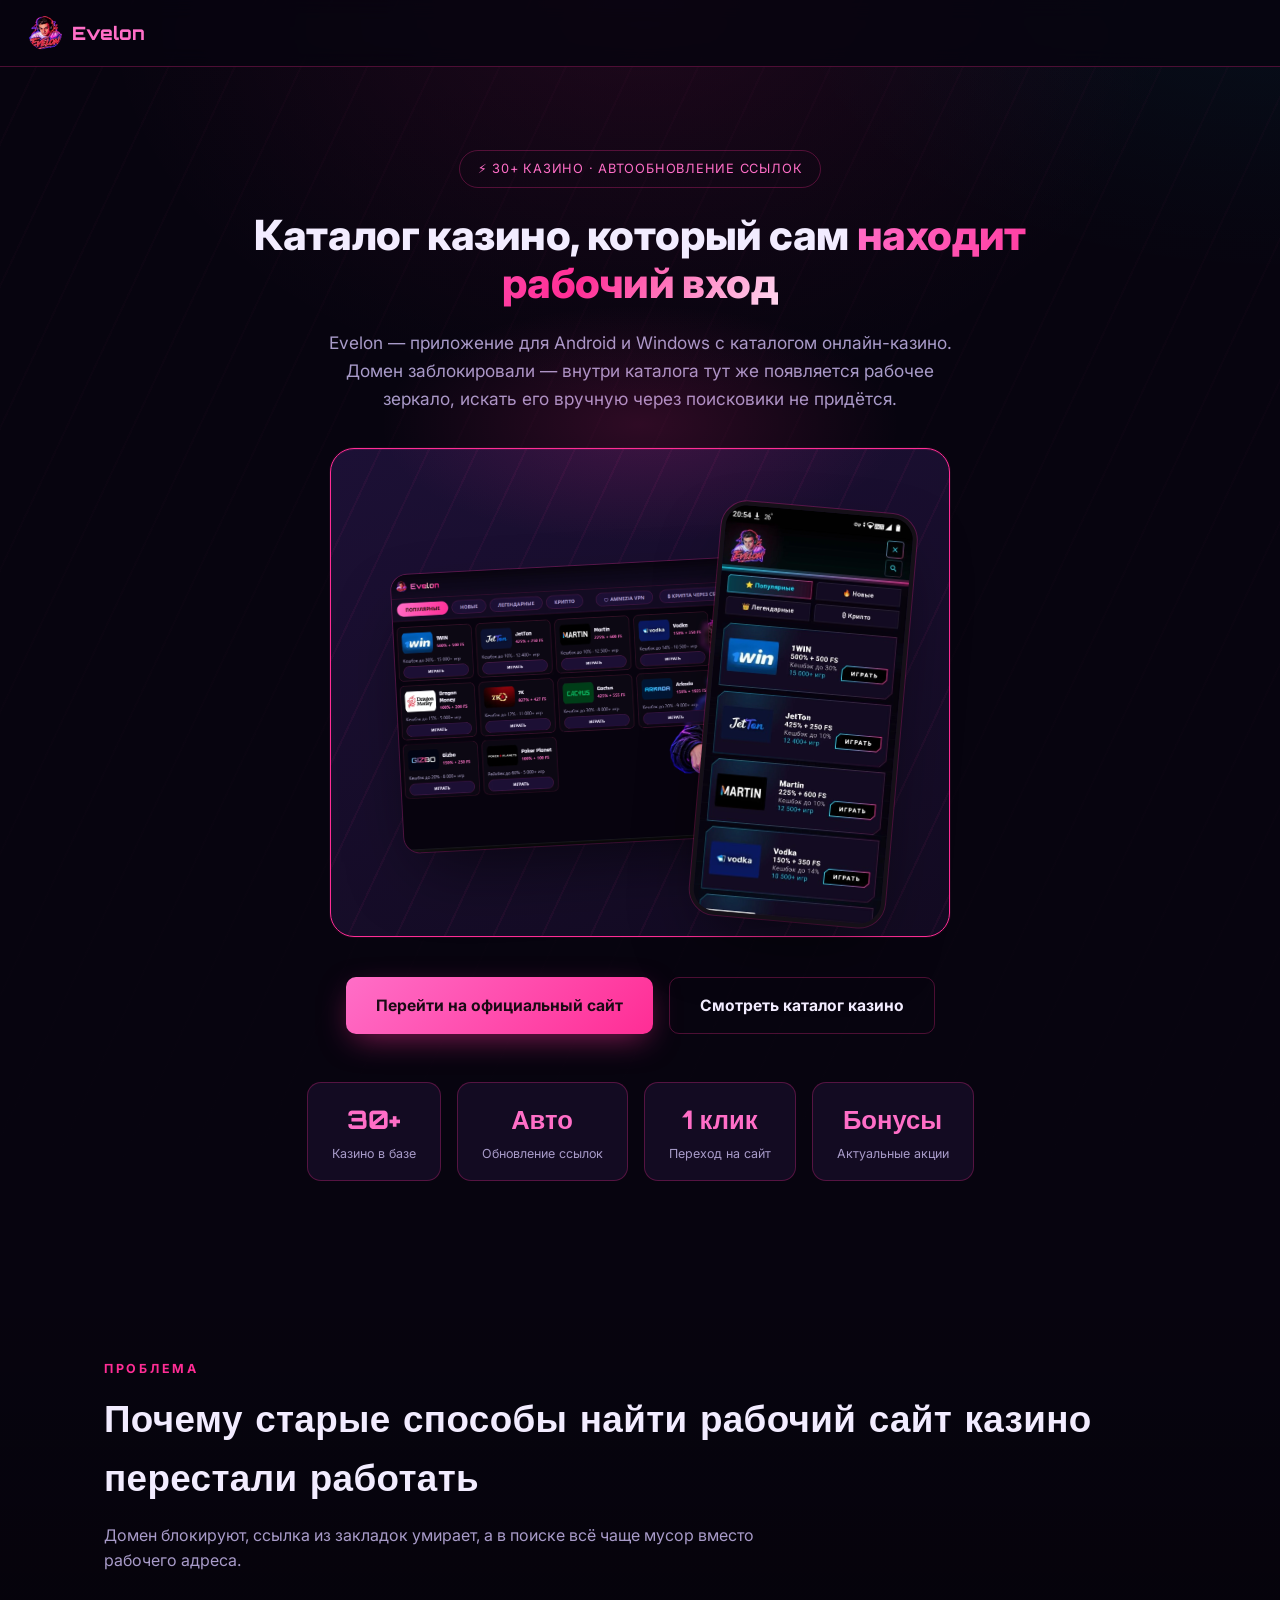
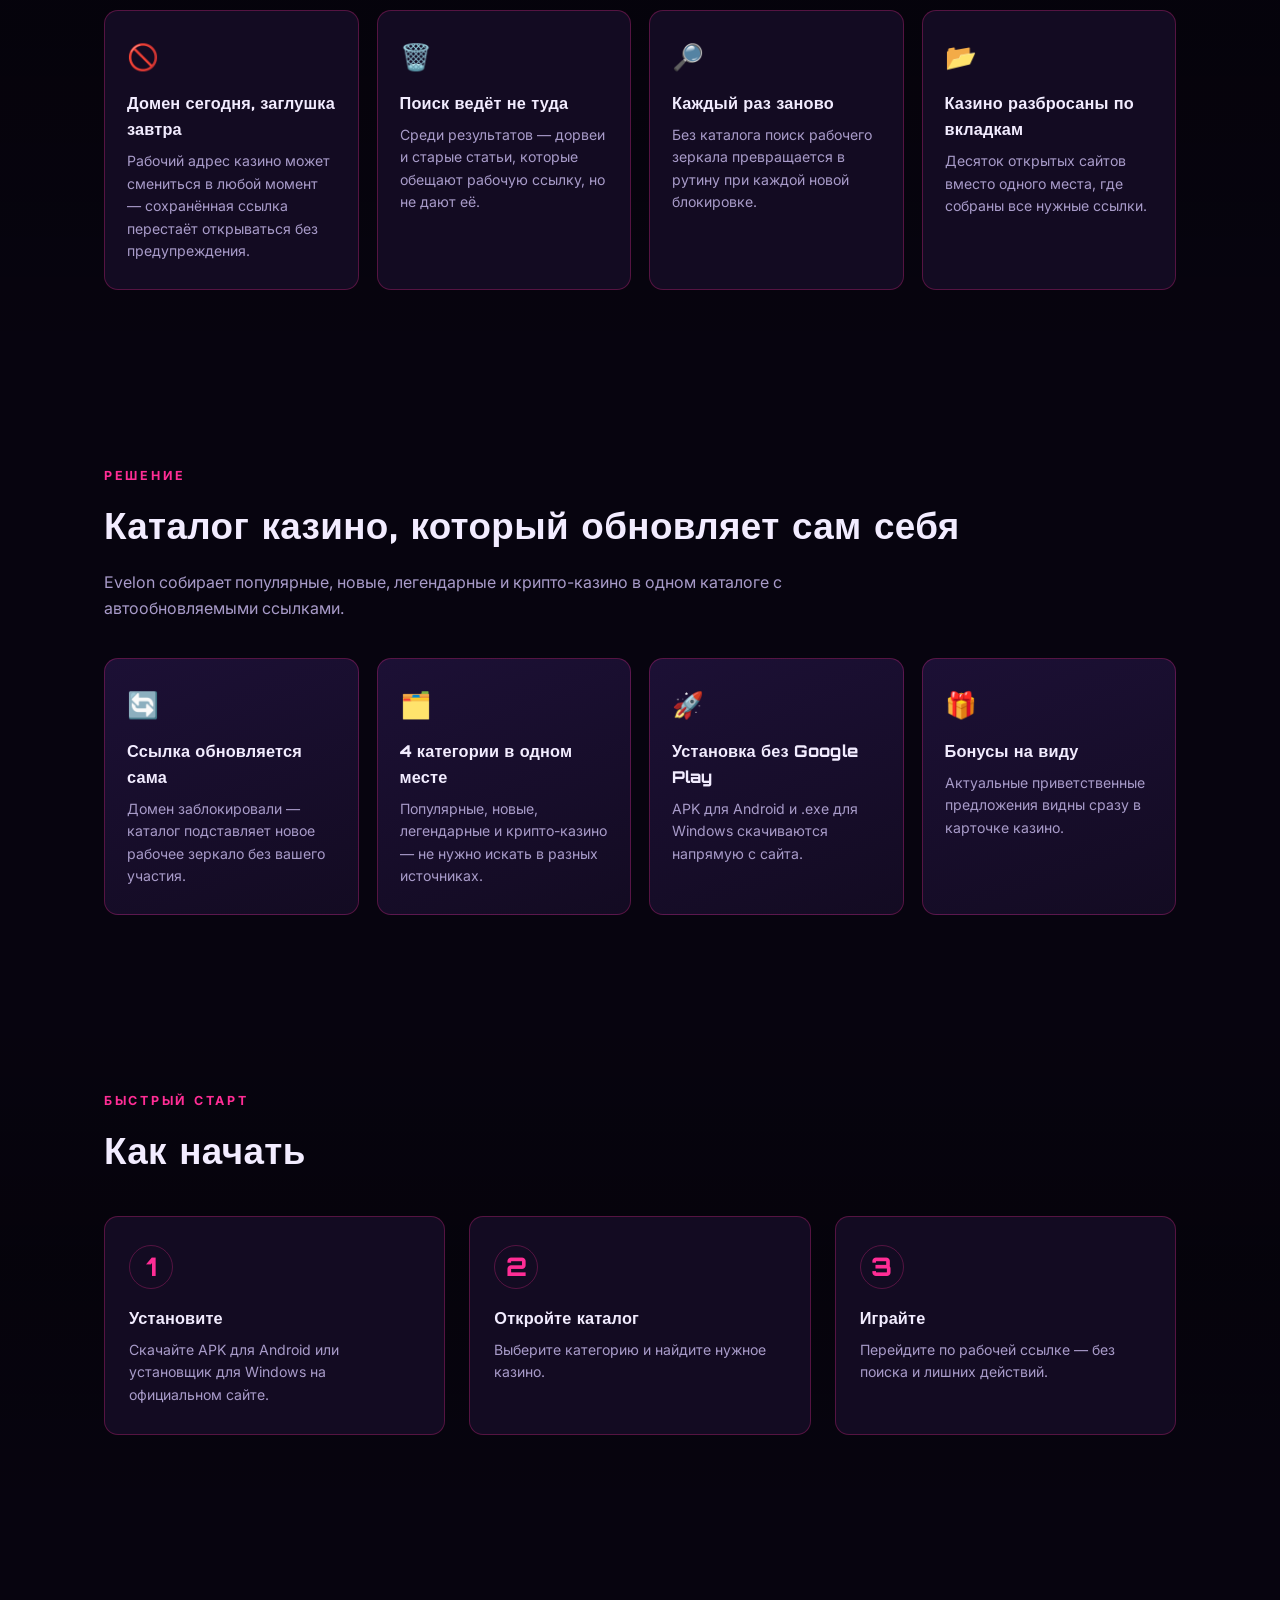
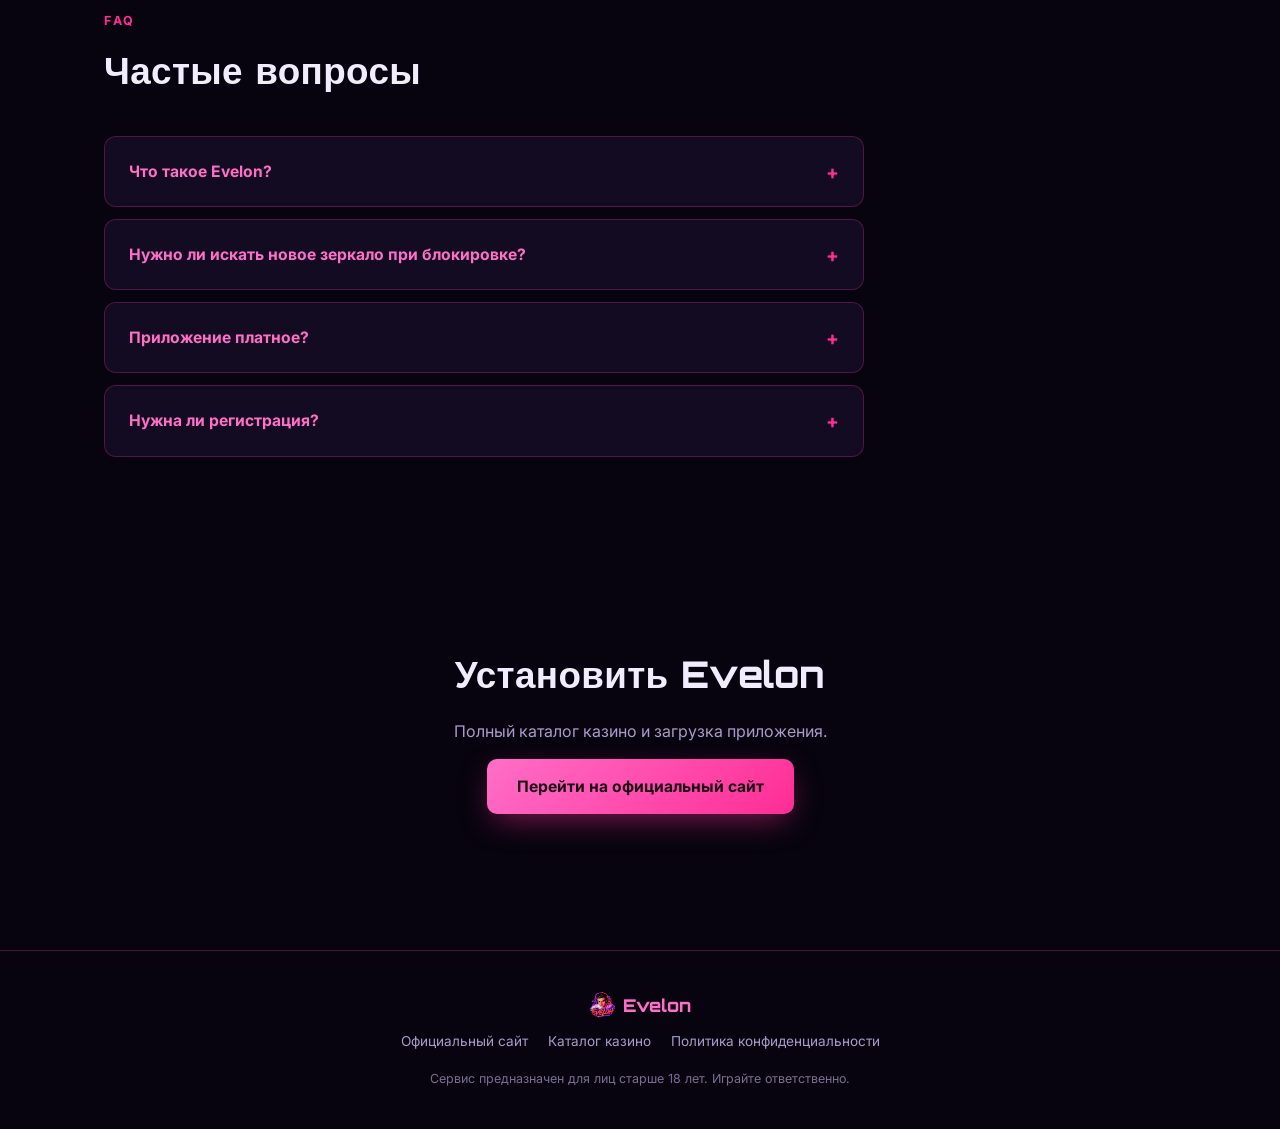
==== index.html @ 6546f2d4 "Remove redundant domain mention next to official-site button" ====
<!DOCTYPE html>
<html lang="ru">
<head>
<meta charset="UTF-8"/>
<meta name="viewport" content="width=device-width, initial-scale=1.0"/>
<title>Evelon — каталог онлайн-казино в приложении для Android и Windows</title>
<meta name="description" content="Evelon — приложение с каталогом онлайн-казино и автообновляемыми ссылками. Домен заблокировали — приложение само подставит рабочее зеркало."/>
<meta name="robots" content="index, follow"/>
<link rel="canonical" href="https://evelone.online/"/>
<link rel="icon" type="image/x-icon" href="favicon.ico"/>
<link rel="icon" type="image/png" sizes="32x32" href="favicon-32x32.png"/>
<link rel="apple-touch-icon" href="apple-touch-icon.png"/>
<meta name="theme-color" content="#07040f"/>
<meta property="og:title" content="Evelon — каталог онлайн-казино в приложении для Android и Windows"/>
<meta property="og:description" content="Приложение с каталогом онлайн-казино и автообновляемыми ссылками для Android и Windows."/>
<meta property="og:type" content="website"/>
<meta property="og:url" content="https://evelone-apps.github.io/"/>
<meta property="og:locale" content="ru_RU"/>
<meta property="og:image" content="https://evelone-apps.github.io/img/og-image.webp"/>
<meta name="twitter:card" content="summary_large_image"/>
<link rel="stylesheet" href="style.css"/>
<script type="application/ld+json">
{
  "@context": "https://schema.org",
  "@graph": [
    {
      "@type": "SoftwareApplication",
      "@id": "https://evelone.online/#app",
      "name": "Evelon",
      "description": "Приложение для Android и Windows с каталогом онлайн-казино и автообновляемыми ссылками.",
      "url": "https://evelone.online/",
      "applicationCategory": "UtilitiesApplication",
      "operatingSystem": "Android, Windows",
      "offers": {"@type": "Offer", "price": "0", "priceCurrency": "RUB"},
      "downloadUrl": "https://evelone.online/evelon-android.apk",
      "image": "https://evelone-apps.github.io/img/logo.webp"
    },
    {
      "@type": "WebSite",
      "@id": "https://evelone-apps.github.io/#website",
      "url": "https://evelone-apps.github.io/",
      "name": "Evelon — каталог онлайн-казино",
      "description": "Каталог онлайн-казино с автообновляемыми ссылками для Android и Windows.",
      "inLanguage": "ru-RU"
    },
    {
      "@type": "FAQPage",
      "mainEntity": [
        {"@type":"Question","name":"Что такое Evelon?","acceptedAnswer":{"@type":"Answer","text":"Приложение для Android и Windows с каталогом онлайн-казино и автообновляемыми ссылками."}},
        {"@type":"Question","name":"Нужно ли искать новое зеркало при блокировке?","acceptedAnswer":{"@type":"Answer","text":"Нет, рабочий адрес подставляется внутри каталога автоматически."}},
        {"@type":"Question","name":"Приложение платное?","acceptedAnswer":{"@type":"Answer","text":"Нет, скачивание и использование Evelon бесплатны."}},
        {"@type":"Question","name":"Нужна ли регистрация?","acceptedAnswer":{"@type":"Answer","text":"Нет, регистрация нужна только на стороне выбранного казино, если вы решите играть."}}
      ]
    }
  ]
}
</script>
</head>
<body>

<nav>
  <a href="https://evelone-apps.github.io/" class="logo"><img src="img/logo.webp" alt="Evelon" class="logo-icon">Evelon</a>
</nav>

<section class="hero">
  <div class="badge">⚡ 30+ казино · Автообновление ссылок</div>
  <h1>Каталог казино, который сам <span>находит рабочий вход</span></h1>
  <p>Evelon — приложение для Android и Windows с каталогом онлайн-казино. Домен заблокировали — внутри каталога тут же появляется рабочее зеркало, искать его вручную через поисковики не придётся.</p>

  <div class="showcase-backdrop">
    <div class="showcase-row">
      <div class="showcase-frame showcase-pc" data-zoom="img/screen2.webp">
        <img src="img/screen2.webp" alt="Evelon для Windows" loading="lazy">
      </div>
      <div class="showcase-frame showcase-mobile" data-zoom="img/screen1.webp">
        <img src="img/screen1.webp" alt="Evelon для Android" loading="lazy">
      </div>
    </div>
  </div>

  <div class="cta-group" style="margin-top:40px">
    <a class="btn-primary" href="https://evelone.online/">Перейти на официальный сайт</a>
    <a class="btn-secondary" href="catalog/">Смотреть каталог казино</a>
  </div>
  <div class="hero-stats">
    <div class="stat"><div class="stat-num">30+</div><div class="stat-label">Казино в базе</div></div>
    <div class="stat"><div class="stat-num">Авто</div><div class="stat-label">Обновление ссылок</div></div>
    <div class="stat"><div class="stat-num">1 клик</div><div class="stat-label">Переход на сайт</div></div>
    <div class="stat"><div class="stat-num">Бонусы</div><div class="stat-label">Актуальные акции</div></div>
  </div>
</section>

<section class="s-dark">
  <div class="container">
    <div class="section-label">Проблема</div>
    <h2>Почему старые способы найти рабочий сайт казино перестали работать</h2>
    <p class="subtitle">Домен блокируют, ссылка из закладок умирает, а в поиске всё чаще мусор вместо рабочего адреса.</p>
    <div class="prb-grid">
      <div class="prb-card"><div class="prb-icon">🚫</div><h3>Домен сегодня, заглушка завтра</h3><p>Рабочий адрес казино может смениться в любой момент — сохранённая ссылка перестаёт открываться без предупреждения.</p></div>
      <div class="prb-card"><div class="prb-icon">🗑️</div><h3>Поиск ведёт не туда</h3><p>Среди результатов — дорвеи и старые статьи, которые обещают рабочую ссылку, но не дают её.</p></div>
      <div class="prb-card"><div class="prb-icon">🔎</div><h3>Каждый раз заново</h3><p>Без каталога поиск рабочего зеркала превращается в рутину при каждой новой блокировке.</p></div>
      <div class="prb-card"><div class="prb-icon">📂</div><h3>Казино разбросаны по вкладкам</h3><p>Десяток открытых сайтов вместо одного места, где собраны все нужные ссылки.</p></div>
    </div>
  </div>
</section>

<section>
  <div class="container">
    <div class="section-label">Решение</div>
    <h2>Каталог казино, который обновляет сам себя</h2>
    <p class="subtitle">Evelon собирает популярные, новые, легендарные и крипто-казино в одном каталоге с автообновляемыми ссылками.</p>
    <div class="card-grid">
      <div class="card"><div class="card-icon">🔄</div><h3>Ссылка обновляется сама</h3><p>Домен заблокировали — каталог подставляет новое рабочее зеркало без вашего участия.</p></div>
      <div class="card"><div class="card-icon">🗂️</div><h3>4 категории в одном месте</h3><p>Популярные, новые, легендарные и крипто-казино — не нужно искать в разных источниках.</p></div>
      <div class="card"><div class="card-icon">🚀</div><h3>Установка без Google Play</h3><p>APK для Android и .exe для Windows скачиваются напрямую с сайта.</p></div>
      <div class="card"><div class="card-icon">🎁</div><h3>Бонусы на виду</h3><p>Актуальные приветственные предложения видны сразу в карточке казино.</p></div>
    </div>
  </div>
</section>

<section class="s-dark">
  <div class="container">
    <div class="section-label">Быстрый старт</div>
    <h2>Как начать</h2>
    <div class="steps-list">
      <div class="step-home"><div class="step-num">1</div><h3>Установите</h3><p>Скачайте APK для Android или установщик для Windows на официальном сайте.</p></div>
      <div class="step-home"><div class="step-num">2</div><h3>Откройте каталог</h3><p>Выберите категорию и найдите нужное казино.</p></div>
      <div class="step-home"><div class="step-num">3</div><h3>Играйте</h3><p>Перейдите по рабочей ссылке — без поиска и лишних действий.</p></div>
    </div>
  </div>
</section>

<section id="faq">
  <div class="container">
    <div class="section-label">FAQ</div>
    <h2>Частые вопросы</h2>
    <div class="faq-list">
      <div class="faq-item"><div class="faq-q">Что такое Evelon?</div><div class="faq-a">Приложение для Android и Windows с каталогом онлайн-казино и автообновляемыми ссылками.</div></div>
      <div class="faq-item"><div class="faq-q">Нужно ли искать новое зеркало при блокировке?</div><div class="faq-a">Нет, рабочий адрес подставляется внутри каталога автоматически.</div></div>
      <div class="faq-item"><div class="faq-q">Приложение платное?</div><div class="faq-a">Нет, скачивание и использование Evelon бесплатны.</div></div>
      <div class="faq-item"><div class="faq-q">Нужна ли регистрация?</div><div class="faq-a">Нет, регистрация нужна только на стороне выбранного казино, если вы решите играть.</div></div>
    </div>
  </div>
</section>

<section>
  <div class="container" style="text-align:center">
    <h2>Установить Evelon</h2>
    <p class="subtitle" style="margin-left:auto;margin-right:auto">Полный каталог казино и загрузка приложения.</p>
    <div class="cta-group">
      <a class="btn-primary" href="https://evelone.online/">Перейти на официальный сайт</a>
    </div>
  </div>
</section>

<footer>
  <div class="container">
    <div class="footer-logo"><img src="img/logo.webp" alt="Evelon" class="logo-icon">Evelon</div>
    <div class="footer-links">
      <a href="https://evelone.online/">Официальный сайт</a>
      <a href="https://evelone.online/catalog/">Каталог казино</a>
      <a href="https://evelone.online/privacy/">Политика конфиденциальности</a>
    </div>
    <p class="footer-note">Сервис предназначен для лиц старше 18 лет. Играйте ответственно.</p>
  </div>
</footer>

<div class="lightbox" id="lightbox" onclick="this.classList.remove('show')">
  <img id="lightbox-img" src="" alt="">
</div>

<script>
document.querySelectorAll('.faq-item').forEach(function(i){i.addEventListener('click',function(){var o=i.classList.contains('open');document.querySelectorAll('.faq-item').forEach(function(x){x.classList.remove('open');});if(!o)i.classList.add('open');});});
document.querySelectorAll('[data-zoom]').forEach(function(el){el.addEventListener('click',function(){document.getElementById('lightbox-img').src=el.getAttribute('data-zoom');document.getElementById('lightbox').classList.add('show');});});
</script>
</body>
</html>
---- style.css ----
@import url('https://fonts.googleapis.com/css2?family=Orbitron:wght@600;800;900&family=Rajdhani:wght@500;600;700&family=Inter:wght@400;500;600;700&display=swap');

:root{
  --bg:#07040f;
  --surface:#130b22;
  --surface-2:#1c1035;
  --edge:rgba(255,45,149,0.28);
  --gold:#ff2d95;
  --gold-bright:#ff6ec7;
  --blood:#7b2ff7;
  --ice:#00e5ff;
  --ink:#f2ecff;
  --ink-dim:#a89bc9;
}
*{box-sizing:border-box}
html,body{margin:0;padding:0}
body{
  background:
    radial-gradient(1200px 600px at 15% -10%, rgba(255,45,149,0.06), transparent 60%),
    radial-gradient(900px 500px at 100% 0%, rgba(0,229,255,0.05), transparent 55%),
    var(--bg);
  color:var(--ink);
  font-family:"Inter",system-ui,-apple-system,"Segoe UI",Roboto,Arial,sans-serif;
  line-height:1.6;
}
a{color:inherit;text-decoration:none}
img,svg{max-width:100%;display:block}
.wrap,.container{max-width:1120px;margin:0 auto;padding:0 24px}

h1,h2,h3,.rune-font{font-family:"Orbitron",sans-serif;font-weight:800;letter-spacing:.01em}

/* NAV */
nav{
  position:fixed;top:0;left:0;right:0;z-index:100;
  display:flex;align-items:center;justify-content:space-between;
  padding:16px 28px;
  background:rgba(7,4,15,.82);backdrop-filter:blur(10px);
  border-bottom:1px solid var(--edge);
}
.logo{display:flex;align-items:center;gap:10px;font-family:"Orbitron",sans-serif;font-weight:800;font-size:1.15rem;color:var(--gold-bright)}
.logo .rune-mark{
  width:34px;height:34px;border-radius:50%;
  display:flex;align-items:center;justify-content:center;
  background:radial-gradient(circle at 35% 30%,var(--gold-bright),var(--gold) 55%,#3d0a2e 100%);
  color:#1a0a14;font-size:1.1rem;font-weight:800;
  box-shadow:0 0 18px rgba(255,45,149,.35);
}
.nav-links{display:flex;gap:26px;align-items:center}
.nav-links a{font-size:.92rem;color:var(--ink-dim);transition:color .2s}
.nav-links a:hover{color:var(--gold-bright)}
.nav-toggle{display:none}

/* HERO */
.hero{
  position:relative;padding:150px 24px 90px;text-align:center;overflow:hidden;
  background:
    linear-gradient(180deg, transparent, var(--bg) 92%),
    repeating-linear-gradient(115deg, rgba(255,45,149,0.025) 0 2px, transparent 2px 60px);
}
.hero::before{
  content:"";position:absolute;inset:0;z-index:-1;
  background:radial-gradient(ellipse 60% 45% at 50% 0%, rgba(255,45,149,0.1), transparent 70%);
}
.badge{
  display:inline-flex;align-items:center;gap:8px;
  padding:8px 18px;border-radius:999px;border:1px solid var(--edge);
  font-size:.8rem;letter-spacing:.06em;text-transform:uppercase;color:var(--gold-bright);
  margin-bottom:24px;
}
.hero h1{font-family:"Inter",system-ui,sans-serif;font-weight:800;font-size:clamp(1.7rem,3.6vw,2.6rem);line-height:1.14;margin:0 auto 22px;color:var(--ink);letter-spacing:-.01em;max-width:880px}
.hero h1 span{
  background:linear-gradient(120deg,var(--gold-bright),var(--gold) 55%,#ffd9f0);
  -webkit-background-clip:text;background-clip:text;color:transparent;
}
.hero p{font-size:1.08rem;color:var(--ink-dim);max-width:640px;margin:0 auto 36px}
.cta-group{display:flex;gap:16px;justify-content:center;flex-wrap:wrap;margin-bottom:48px}
.btn-primary,.btn-secondary{
  display:inline-flex;align-items:center;gap:10px;
  padding:15px 30px;border-radius:10px;font-weight:700;font-size:.98rem;
  transition:transform .2s ease, box-shadow .2s ease;
}
.btn-primary{
  background:linear-gradient(135deg,var(--gold-bright),var(--gold));color:#1a0a14;
  box-shadow:0 10px 32px -8px rgba(255,45,149,.55);
}
.btn-primary:hover{transform:translateY(-2px)}
.btn-secondary{background:transparent;border:1px solid var(--edge);color:var(--ink)}
.btn-secondary:hover{border-color:var(--gold);color:var(--gold-bright)}

.hero-stats{display:flex;gap:16px;justify-content:center;flex-wrap:wrap;margin-top:12px}
.stat{
  text-align:center;background:var(--surface);border:1px solid var(--edge);
  border-radius:14px;padding:16px 24px;min-width:120px;
}
@media (max-width:560px){
  .hero-stats{display:grid;grid-template-columns:repeat(2,1fr);gap:12px}
  .stat{min-width:0;padding:14px 12px}
}
.stat-num{font-family:"Orbitron",sans-serif;font-size:1.6rem;font-weight:800;color:var(--gold-bright)}
.stat-label{font-size:.78rem;color:var(--ink-dim);margin-top:4px}

/* SECTIONS */
section{padding:88px 0}
.s-dark{background:linear-gradient(180deg,transparent,rgba(0,0,0,.25),transparent)}
.section-label{
  font-size:.78rem;letter-spacing:.22em;text-transform:uppercase;color:var(--gold);
  font-weight:700;margin-bottom:10px;
}
h2{font-size:clamp(1.6rem,3.4vw,2.3rem);margin:0 0 16px;color:var(--ink)}
.subtitle{color:var(--ink-dim);font-size:1rem;max-width:70ch;margin:0 0 14px}
.subtitle a{color:var(--gold-bright);text-decoration:underline;text-underline-offset:2px}
.subtitle a:hover{color:#ffd9f0}

/* PROBLEM GRID */
.prb-grid{display:grid;grid-template-columns:repeat(4,1fr);gap:18px;margin-top:36px}
.prb-card{
  background:var(--surface);border:1px solid var(--edge);border-radius:14px;padding:26px 22px;
}
.prb-icon{font-size:1.6rem;margin-bottom:12px}
.prb-card h3{font-size:1.02rem;margin:0 0 8px;color:var(--ink);font-family:"Orbitron",sans-serif}
.prb-card p{font-size:.88rem;color:var(--ink-dim);margin:0}

/* FEATURE CARDS */
.card-grid{display:grid;grid-template-columns:repeat(4,1fr);gap:18px;margin-top:36px}
.card{
  background:linear-gradient(160deg,var(--surface-2),var(--surface));
  border:1px solid var(--edge);border-radius:14px;padding:26px 22px;
  transition:border-color .2s, transform .2s;
}
.card:hover{border-color:var(--gold);transform:translateY(-3px)}
.card-icon{font-size:1.6rem;margin-bottom:12px}
.card h3{font-size:1.02rem;margin:0 0 8px;color:var(--ink);font-family:"Orbitron",sans-serif}
.card p{font-size:.88rem;color:var(--ink-dim);margin:0}

/* CATALOG */
.casinos-grid{
  display:grid;grid-template-columns:repeat(5,1fr);gap:14px;margin-top:36px;
}
.casino-card{
  background:var(--surface);border:1px solid var(--edge);border-radius:12px;
  padding:16px;display:flex;align-items:center;justify-content:center;height:104px;
  transition:border-color .2s, transform .2s;
}
.casino-card:hover{border-color:var(--gold);transform:translateY(-2px)}
.casino-logo-wrap{width:100%;height:100%;display:flex;align-items:center;justify-content:center}
.casino-logo{max-width:100%;max-height:100%;object-fit:contain;border-radius:8px}

/* STEPS */
.steps-list{display:grid;grid-template-columns:repeat(3,1fr);gap:24px;margin-top:36px}
.step-home{background:var(--surface);border:1px solid var(--edge);border-radius:14px;padding:28px 24px}
.step-num{
  font-family:"Orbitron",sans-serif;font-size:1.6rem;font-weight:800;color:var(--gold);
  display:inline-flex;align-items:center;justify-content:center;
  width:44px;height:44px;border-radius:50%;border:1px solid var(--edge);margin-bottom:16px;
}
.step-home h3{font-size:1.02rem;margin:0 0 8px;font-family:"Orbitron",sans-serif}
.step-home p{font-size:.88rem;color:var(--ink-dim);margin:0}

/* FAQ */
.faq-list{max-width:760px;margin:36px 0 0}
.faq-item{
  background:var(--surface);border:1px solid var(--edge);border-radius:12px;
  padding:4px 24px;margin-bottom:12px;cursor:pointer;transition:border-color .2s;
}
.faq-item:hover{border-color:var(--gold)}
.faq-q{padding:18px 0;font-weight:700;font-size:.98rem;color:var(--gold-bright);position:relative;padding-right:28px}
.faq-q::after{content:'+';position:absolute;right:0;top:16px;color:var(--gold);font-size:1.2rem}
.faq-item.open .faq-q::after{content:'−'}
.faq-a{font-size:.9rem;color:var(--ink-dim);margin-top:-6px;padding-bottom:0;display:none}
.faq-item.open .faq-a{display:block;padding-bottom:18px}

/* FOOTER */
footer{border-top:1px solid var(--edge);padding:40px 0;text-align:center}
.footer-logo{font-family:"Orbitron",sans-serif;font-weight:800;color:var(--gold-bright);margin-bottom:12px;font-size:1.1rem}
.footer-links{display:flex;gap:20px;justify-content:center;flex-wrap:wrap;margin-bottom:16px}
.footer-links a{font-size:.85rem;color:var(--ink-dim)}
.footer-links a:hover{color:var(--gold-bright)}
.footer-note{font-size:.78rem;color:var(--ink-dim);opacity:.7;max-width:60ch;margin:0 auto}

@media (max-width:900px){
  .prb-grid,.card-grid{grid-template-columns:repeat(2,1fr)}
  .casinos-grid{grid-template-columns:repeat(3,1fr)}
  .steps-list{grid-template-columns:1fr}
  .nav-links{display:none}
}
@media (max-width:560px){
  .casinos-grid{grid-template-columns:repeat(2,1fr)}
  .prb-grid,.card-grid{grid-template-columns:1fr}
  .hero{padding:78px 18px 60px}
  section{padding:52px 0}
  .prb-grid,.card-grid,.casinos-grid,.steps-list{margin-top:24px}
  .cta-group{margin-bottom:28px}
}

.hero > *{position:relative;z-index:2}
.hero-portrait{
  position:absolute;
  right:clamp(40px,8vw,160px);
  bottom:0;
  height:min(92%,640px);
  width:auto;
  z-index:1;
  opacity:.94;
  -webkit-mask-image:linear-gradient(to left, black 45%, transparent 92%),
                      linear-gradient(to top, transparent 0%, black 10%),
                      linear-gradient(to bottom, transparent 0%, black 6%);
  -webkit-mask-composite:source-in;
  mask-image:linear-gradient(to left, black 45%, transparent 92%),
              linear-gradient(to top, transparent 0%, black 10%),
              linear-gradient(to bottom, transparent 0%, black 6%);
  mask-composite:intersect;
  filter:saturate(1.05) contrast(1.05) brightness(1.05);
  pointer-events:none;
}
@media (max-width:900px){
  .hero{min-height:auto;padding-top:90px}
  .hero-portrait{
    position:static;
    display:block;
    height:auto;width:min(65vw,260px);
    margin:32px auto 0;
    opacity:1;
    -webkit-mask-image:linear-gradient(to bottom,black 88%,transparent 100%);
    mask-image:linear-gradient(to bottom,black 88%,transparent 100%);
    -webkit-mask-composite:source-in;mask-composite:intersect;
    filter:saturate(1.05) contrast(1.05) brightness(1.05);
  }
}

.logo-icon{width:34px;height:34px;border-radius:50%;object-fit:cover;flex-shrink:0}
.footer-logo{display:flex;align-items:center;justify-content:center;gap:8px}
.footer-logo .logo-icon{width:26px;height:26px}

.download-flex{
  display:flex;flex-direction:column;align-items:center;text-align:center;gap:4px;
  background:linear-gradient(135deg,var(--surface-2),var(--surface));
  border:1px solid var(--edge);border-radius:24px;
  padding:52px 56px;max-width:820px;margin:0 auto;
}
.download-text{text-align:center}
.download-text h2{margin-bottom:14px}
.download-text .subtitle{margin-left:auto;margin-right:auto}
.download-cta{justify-content:center;margin:8px 0 0;position:relative;z-index:2}
.download-portrait{display:flex;justify-content:center;margin:12px 0 -30px}
.download-portrait img{width:100%;max-width:300px;height:auto;display:block;filter:drop-shadow(0 24px 48px rgba(0,0,0,.55))}
@media (max-width:800px){
  .download-flex{padding:26px 22px}
  .download-portrait{max-width:220px;margin:8px auto}
}

.hero-badge{
  position:absolute;
  right:clamp(30px,7vw,140px);
  top:50%;transform:translateY(-50%);
  width:clamp(180px,18vw,300px);
  height:auto;z-index:1;
  border-radius:50%;
  filter:drop-shadow(0 12px 34px rgba(0,0,0,.5));
}
@media (max-width:900px){
  .hero-badge{
    position:static;transform:none;display:block;
    width:min(46vw,200px);margin:32px auto 28px;
    border-radius:50%;
  }
}

.catalogue-cta{text-align:center;margin-top:32px}

/* SHOWCASE */
.showcase-backdrop{
  position:relative;overflow:visible;
  background:
    repeating-linear-gradient(115deg, rgba(255,45,149,0.05) 0 2px, transparent 2px 44px),
    linear-gradient(160deg,var(--surface-2),var(--surface));
  border:1px solid var(--gold);border-radius:24px;
  box-shadow:0 0 0 1px rgba(255,45,149,0.08), inset 0 1px 0 rgba(255,45,149,0.12);
  padding:28px 26px 24px;margin:36px auto 0;max-width:620px;
}
.showcase-backdrop::before{
  content:"";position:absolute;inset:-40% -10% auto -10%;height:70%;
  background:radial-gradient(closest-side, rgba(255,45,149,0.16), transparent 70%);
  pointer-events:none;
}
.showcase-row{
  position:relative;
  display:flex;align-items:center;justify-content:center;gap:0;
  flex-wrap:nowrap;padding:10px 20px;
}
.showcase-frame{
  position:relative;
  border-radius:16px;box-shadow:0 30px 70px -20px rgba(0,0,0,.6), 0 0 0 1px var(--edge);
  overflow:hidden;background:var(--surface);
  transition:transform .3s ease;
  cursor:zoom-in;
  min-width:0;
}
.showcase-pc{
  flex:1 1 620px;max-width:680px;min-width:0;
  transform:rotate(-3deg) translate(20px,10px);
  z-index:1;
}
.showcase-pc:hover{transform:rotate(-2deg) translate(20px,0);z-index:3}
.showcase-pc img{display:block;width:100%;height:auto}
.showcase-mobile{
  flex:0 1 300px;max-width:300px;min-width:0;
  border-radius:26px;
  margin-left:-70px;
  transform:rotate(5deg) translateY(20px);
  border:4px solid #151018;
  z-index:2;
}
.showcase-mobile:hover{transform:rotate(3deg) translateY(10px);z-index:3}
.showcase-mobile img{display:block;width:100%;height:auto}
@media (max-width:900px){
  .showcase-mobile{margin-left:-40px;flex-basis:220px;max-width:220px}
}
@media (max-width:800px){
  .showcase-backdrop{padding:24px 8px 24px}
  .showcase-row{flex-wrap:nowrap;align-items:flex-end;padding:10px 0}
  .showcase-pc{transform:rotate(-4deg) translate(-8px,0);flex:1 1 0;min-width:0;margin-left:-10px}
  .showcase-mobile{transform:rotate(6deg);flex:0 0 150px;max-width:150px;margin-left:-30px;margin-right:-14px}
}
.lightbox{
  display:none;position:fixed;inset:0;z-index:1000;
  background:rgba(0,0,0,.85);align-items:center;justify-content:center;
  padding:24px;cursor:zoom-out;
}
.lightbox.show{display:flex}
.lightbox img{max-width:92vw;max-height:92vh;border-radius:12px;box-shadow:0 30px 80px rgba(0,0,0,.6)}

/* LEGAL PAGES */
.legal-page{padding:150px 0 60px}
@media (max-width:900px){.legal-page{padding-top:90px}}
@media (max-width:560px){.legal-page{padding:78px 0 40px}}
.back-link{
  display:inline-flex;align-items:center;gap:8px;
  color:var(--gold-bright);text-decoration:none;
  font-size:.82rem;letter-spacing:.02em;font-weight:600;margin-bottom:24px;
}
.back-link:hover{color:var(--gold)}
.page-title{
  font-size:clamp(1.7rem,3.6vw,2.4rem);margin:0 0 16px;
  background:linear-gradient(120deg,var(--gold-bright),var(--gold) 55%,#ffd9f0);
  -webkit-background-clip:text;background-clip:text;color:transparent;
}
.updated{color:var(--ink-dim);font-size:.82rem;opacity:.75;margin:0 0 8px}
.lede{color:var(--ink-dim);font-size:1.05rem;max-width:66ch;margin:0 0 16px}
.legal{max-width:760px;margin-top:16px}
.legal h2{font-size:1.25rem;color:var(--gold-bright);margin:36px 0 12px}
.legal h2:first-child{margin-top:0}
.legal p{color:var(--ink-dim);font-size:.95rem;line-height:1.75;margin:0 0 16px}
.legal ul{color:var(--ink-dim);font-size:.95rem;line-height:1.75;margin:0 0 16px;padding-left:22px}
.legal li{margin-bottom:8px}
.legal strong{color:var(--ink)}
.legal a.inline{color:var(--gold-bright);text-decoration:underline}
.legal code{background:var(--surface);border:1px solid var(--edge);border-radius:4px;padding:1px 6px;font-size:.88em}
.contact-card{
  background:var(--surface);border:1px solid var(--edge);border-radius:18px;
  padding:26px 28px;margin:0 0 28px;max-width:420px;
}
.contact-card .label{font-size:.72rem;text-transform:uppercase;letter-spacing:.08em;color:var(--gold);margin:0 0 6px}
.contact-card .value{font-size:1.1rem;font-weight:700;margin:0}
.contact-card a{color:var(--gold-bright);text-decoration:none}
.contact-card a:hover{text-decoration:underline}
.warn-box{
  display:flex;gap:14px;align-items:flex-start;
  margin:0 0 32px;padding:20px 22px;border-radius:16px;
  background:var(--surface);border:1px solid var(--gold);
}
.warn-box .badge18{flex:0 0 auto;width:34px;height:34px;font-size:.8rem;border-color:var(--gold);color:var(--gold)}
.warn-box p{margin:0;color:var(--ink-dim);font-size:.88rem;line-height:1.6}
.badge18{
  display:inline-flex;align-items:center;justify-content:center;
  width:28px;height:28px;border-radius:50%;border:1px solid var(--edge);
  font-size:.68rem;font-weight:800;color:var(--gold);margin-right:8px;
}
.check-grid{display:grid;grid-template-columns:repeat(2,minmax(0,1fr));gap:16px;margin:0 0 28px}
.check-item{background:var(--surface);border:1px solid var(--edge);border-radius:16px;padding:20px 22px}
.check-item .mark{color:var(--gold);font-weight:800;margin-right:8px}
.check-item p{margin:0;color:var(--ink-dim);font-size:.88rem;line-height:1.6}
@media (max-width:560px){.check-grid{grid-template-columns:1fr}}

.hero.hero-catalog{min-height:auto;padding:150px 24px 60px}
@media (max-width:900px){.hero.hero-catalog{padding-top:90px}}
@media (max-width:560px){.hero.hero-catalog{padding:78px 18px 60px}}

.casino-logo-wrap{overflow:hidden}
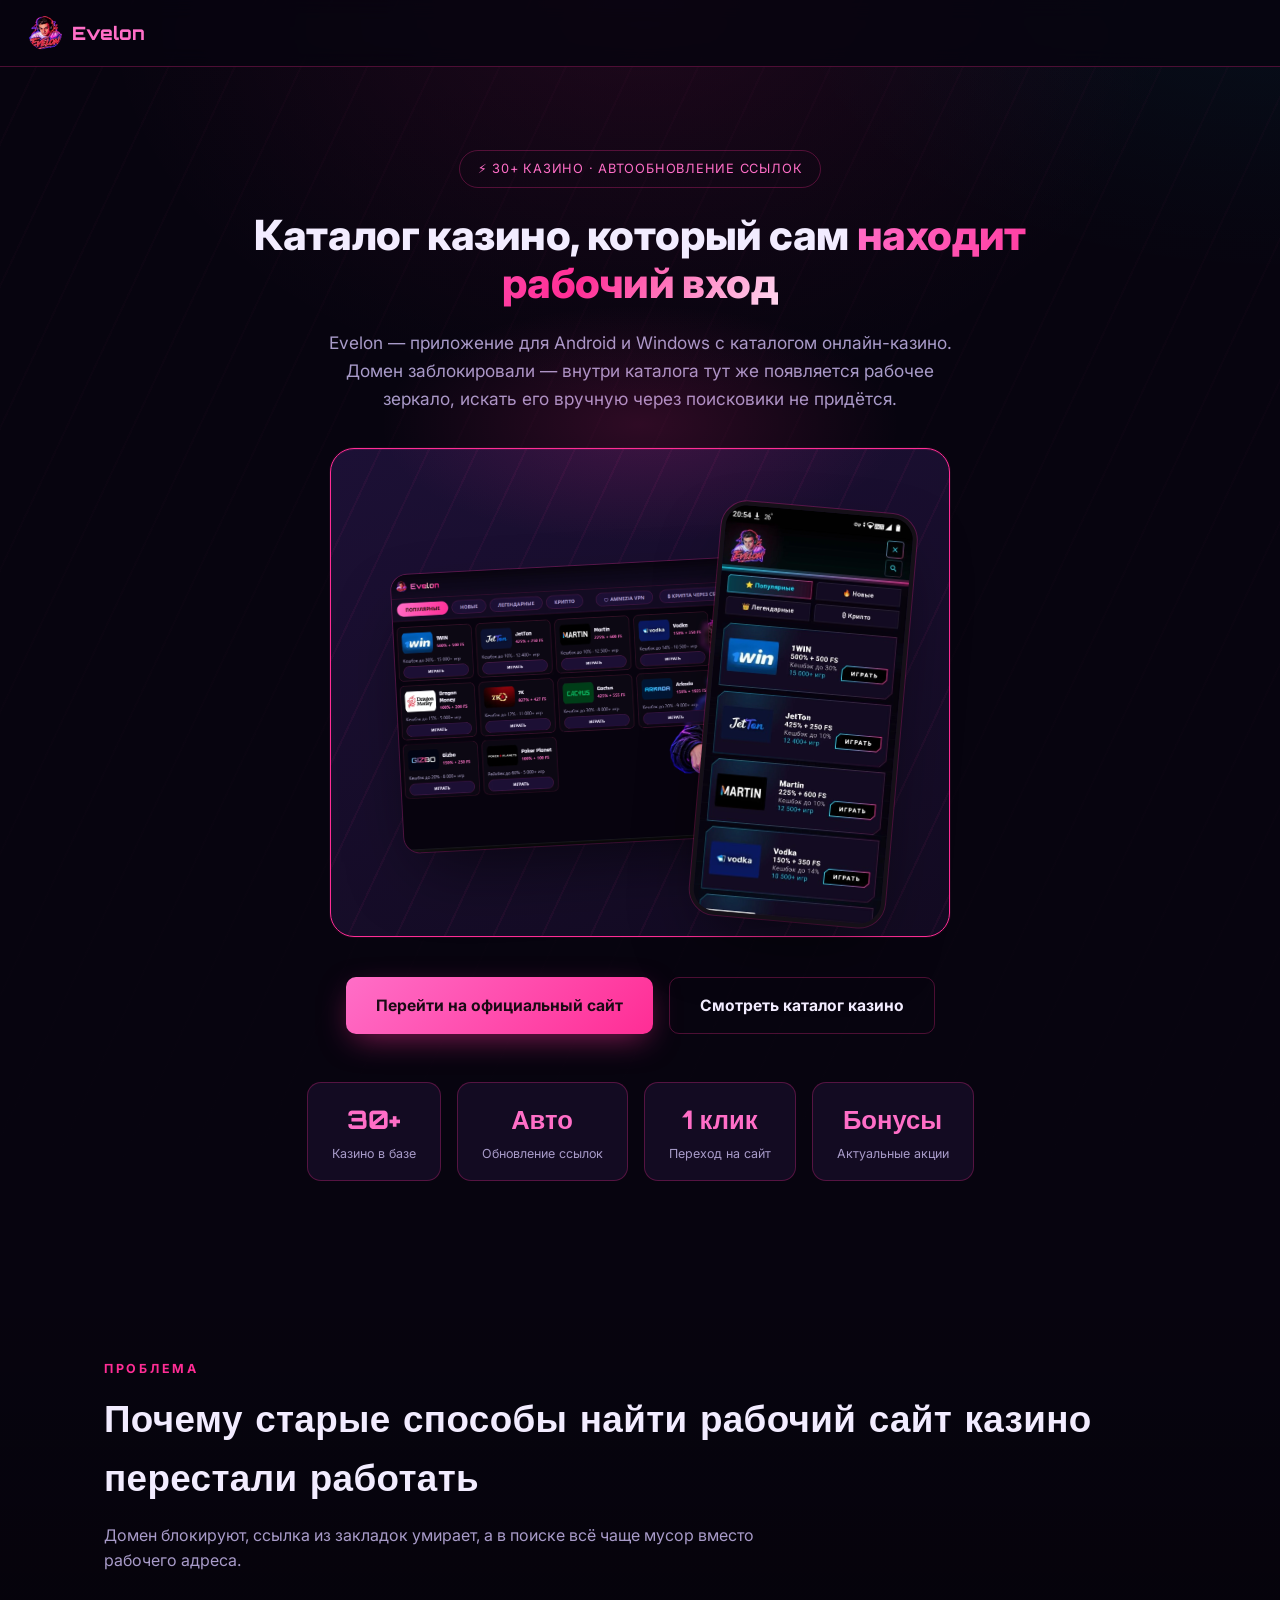
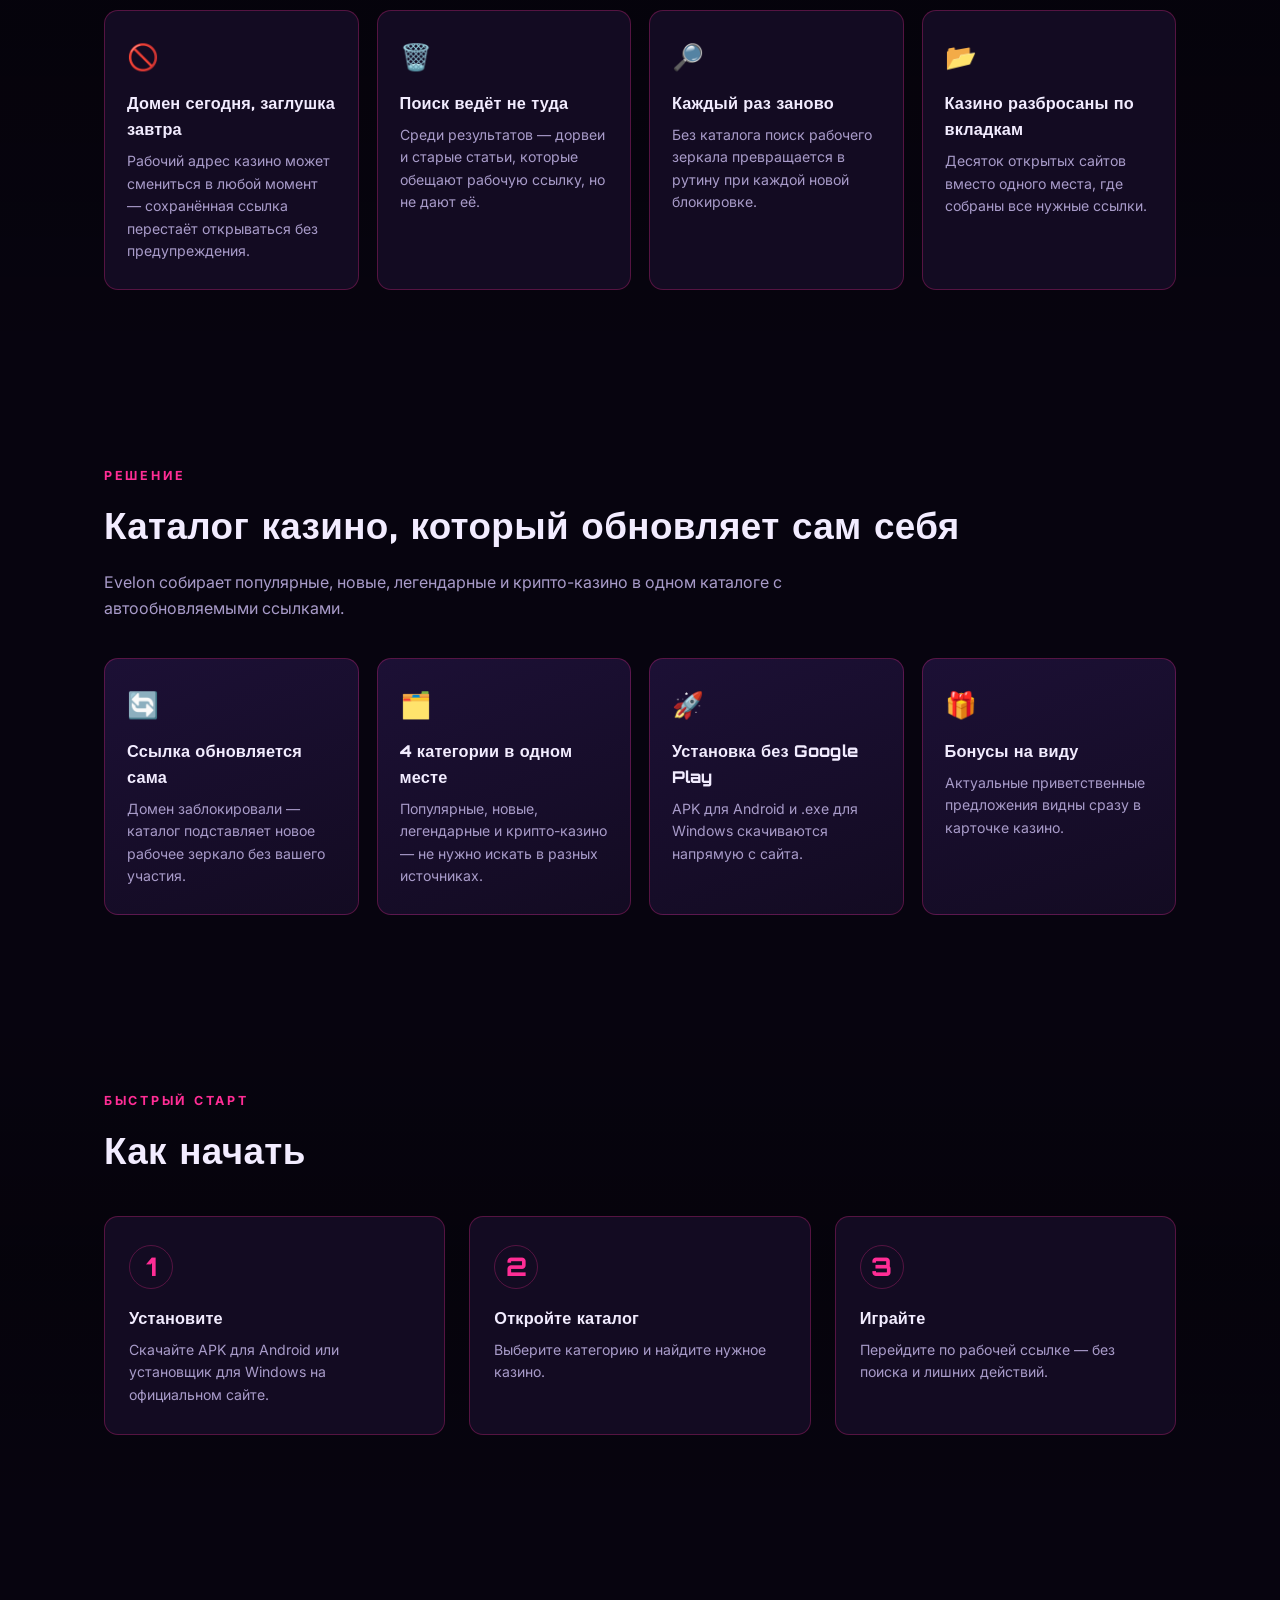
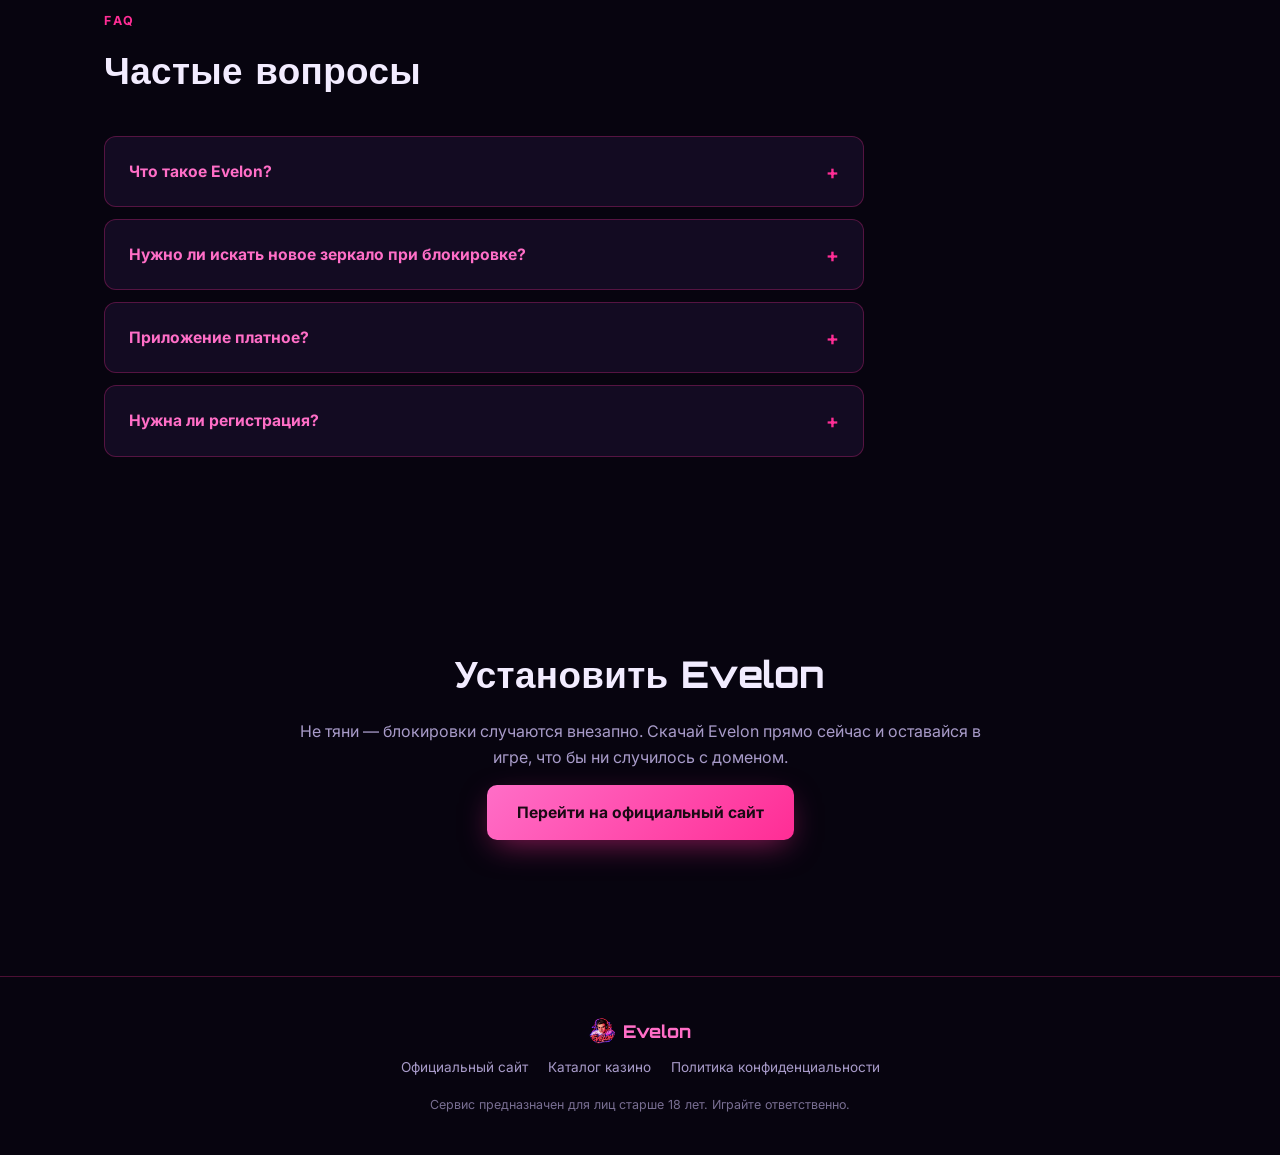
==== commit 79390a73: "Punchier CTA copy in install section" ====
--- a/index.html
+++ b/index.html
@@ -146,7 +146,7 @@
 <section>
   <div class="container" style="text-align:center">
     <h2>Установить Evelon</h2>
-    <p class="subtitle" style="margin-left:auto;margin-right:auto">Полный каталог казино и загрузка приложения.</p>
+    <p class="subtitle" style="margin-left:auto;margin-right:auto">Не тяни — блокировки случаются внезапно. Скачай Evelon прямо сейчас и оставайся в игре, что бы ни случилось с доменом.</p>
     <div class="cta-group">
       <a class="btn-primary" href="https://evelone.online/">Перейти на официальный сайт</a>
     </div>
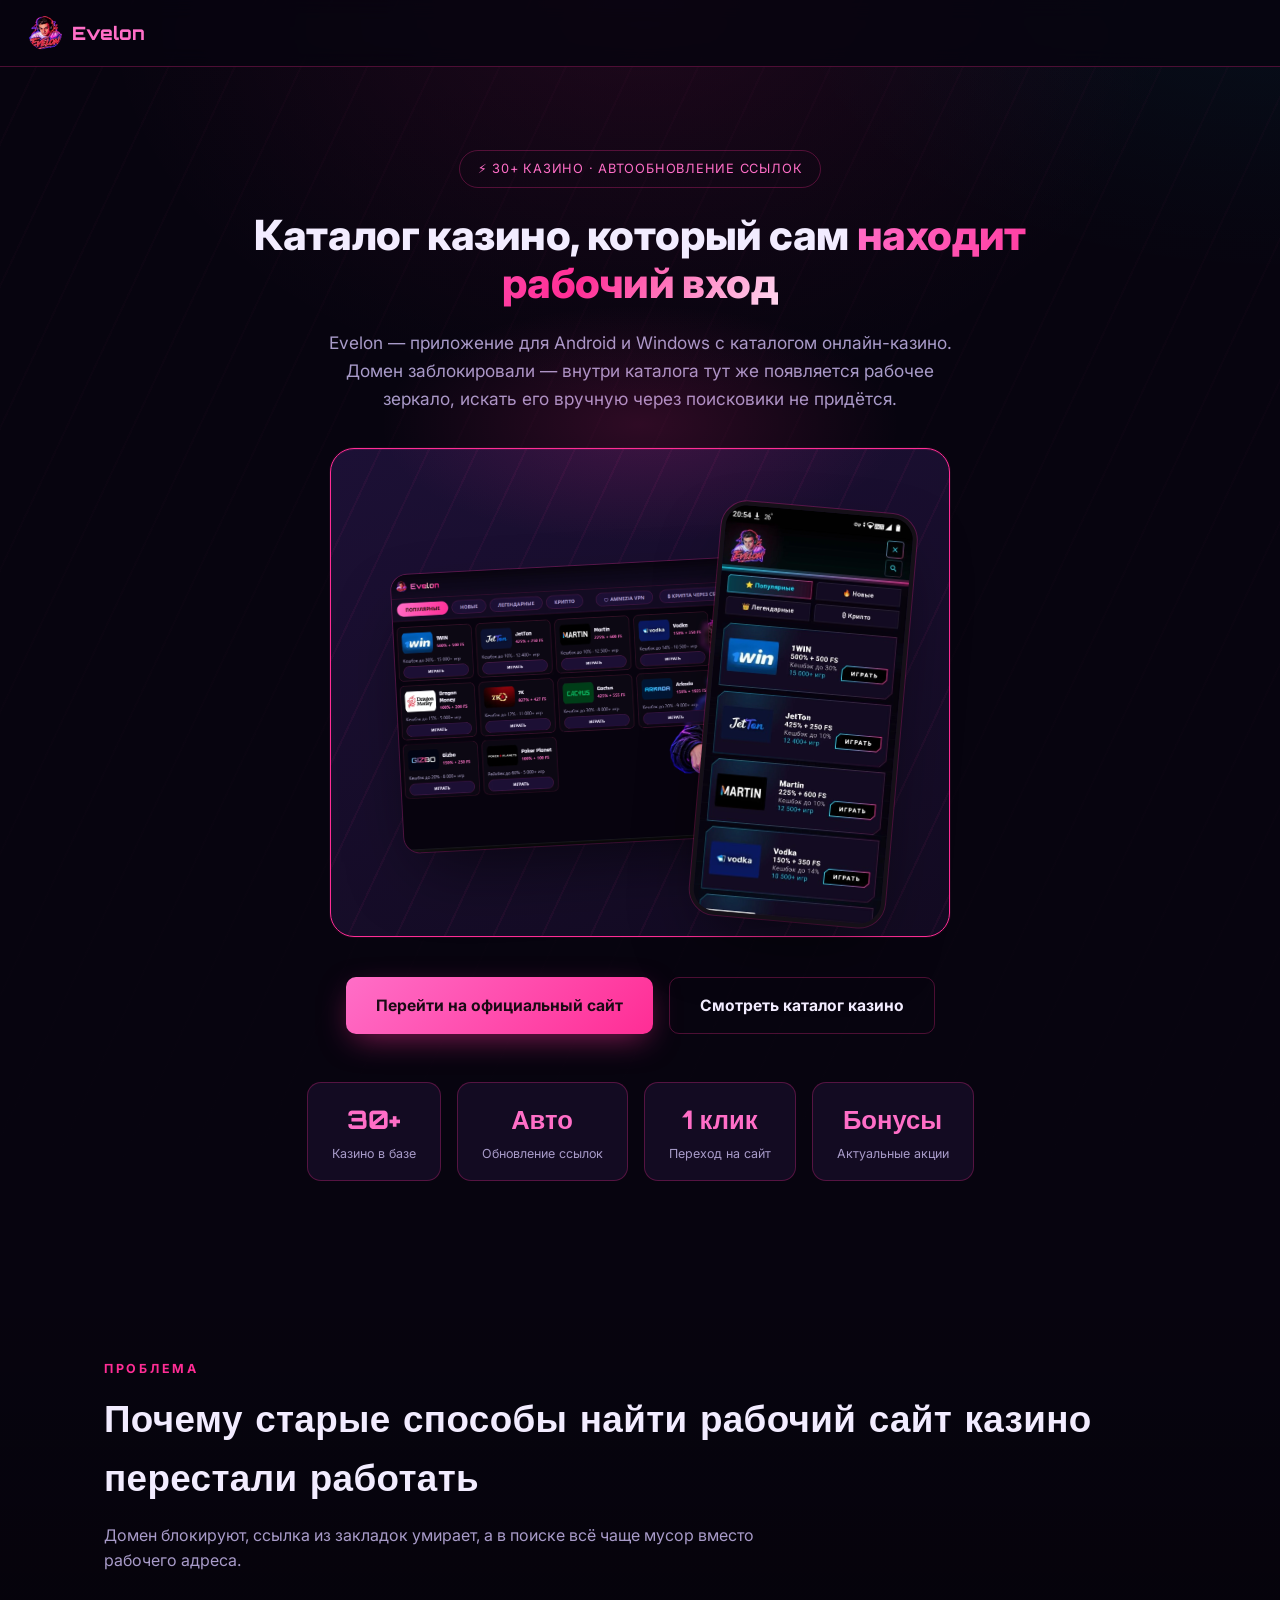
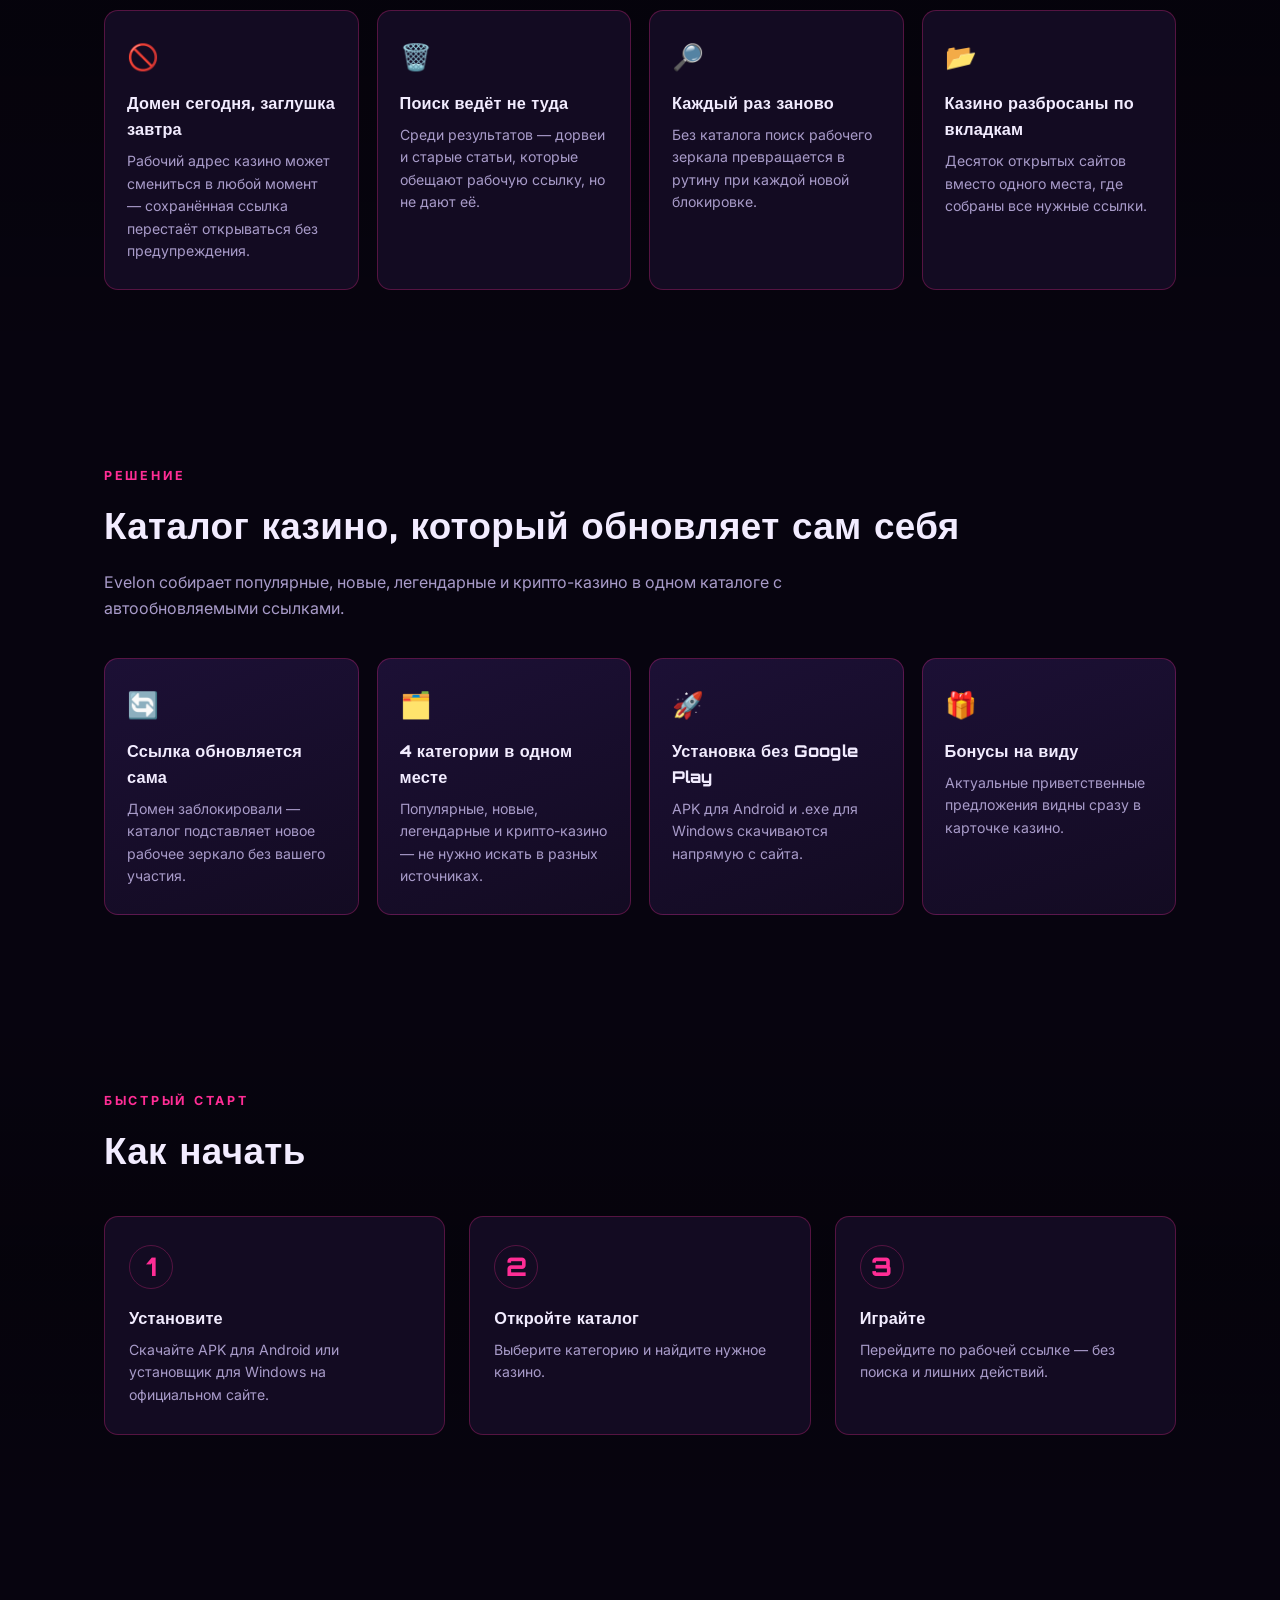
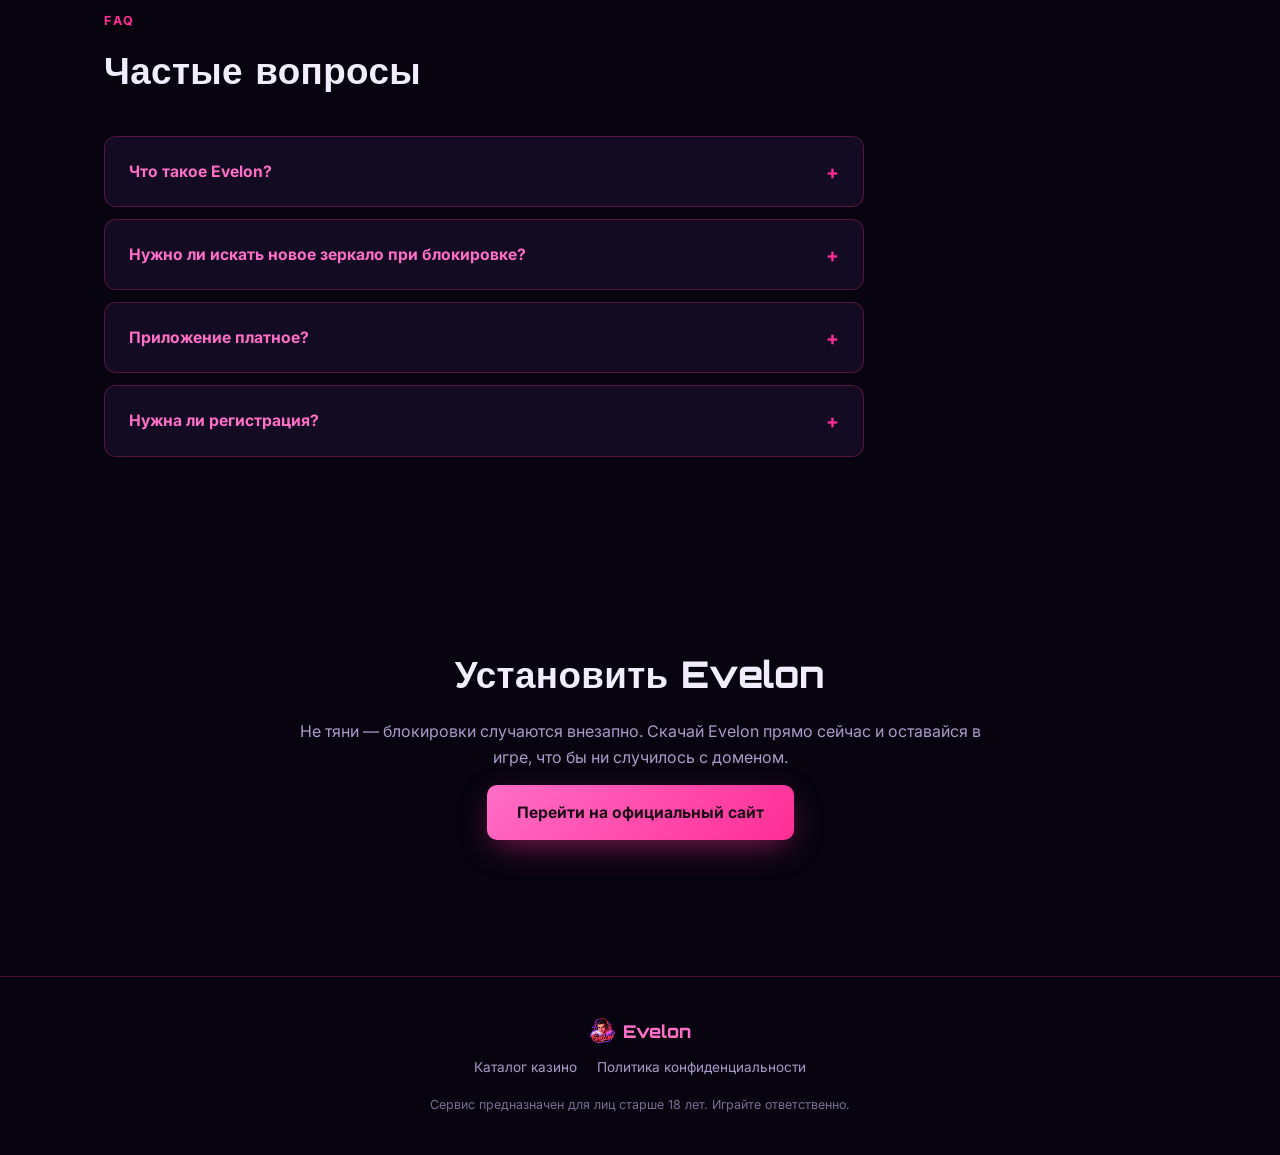
==== commit b1855f77: "Footer links internal instead of production site" ====
--- a/index.html
+++ b/index.html
@@ -157,8 +157,7 @@
   <div class="container">
     <div class="footer-logo"><img src="img/logo.webp" alt="Evelon" class="logo-icon">Evelon</div>
     <div class="footer-links">
-      <a href="https://evelone.online/">Официальный сайт</a>
-      <a href="https://evelone.online/catalog/">Каталог казино</a>
+      <a href="catalog/">Каталог казино</a>
       <a href="https://evelone.online/privacy/">Политика конфиденциальности</a>
     </div>
     <p class="footer-note">Сервис предназначен для лиц старше 18 лет. Играйте ответственно.</p>
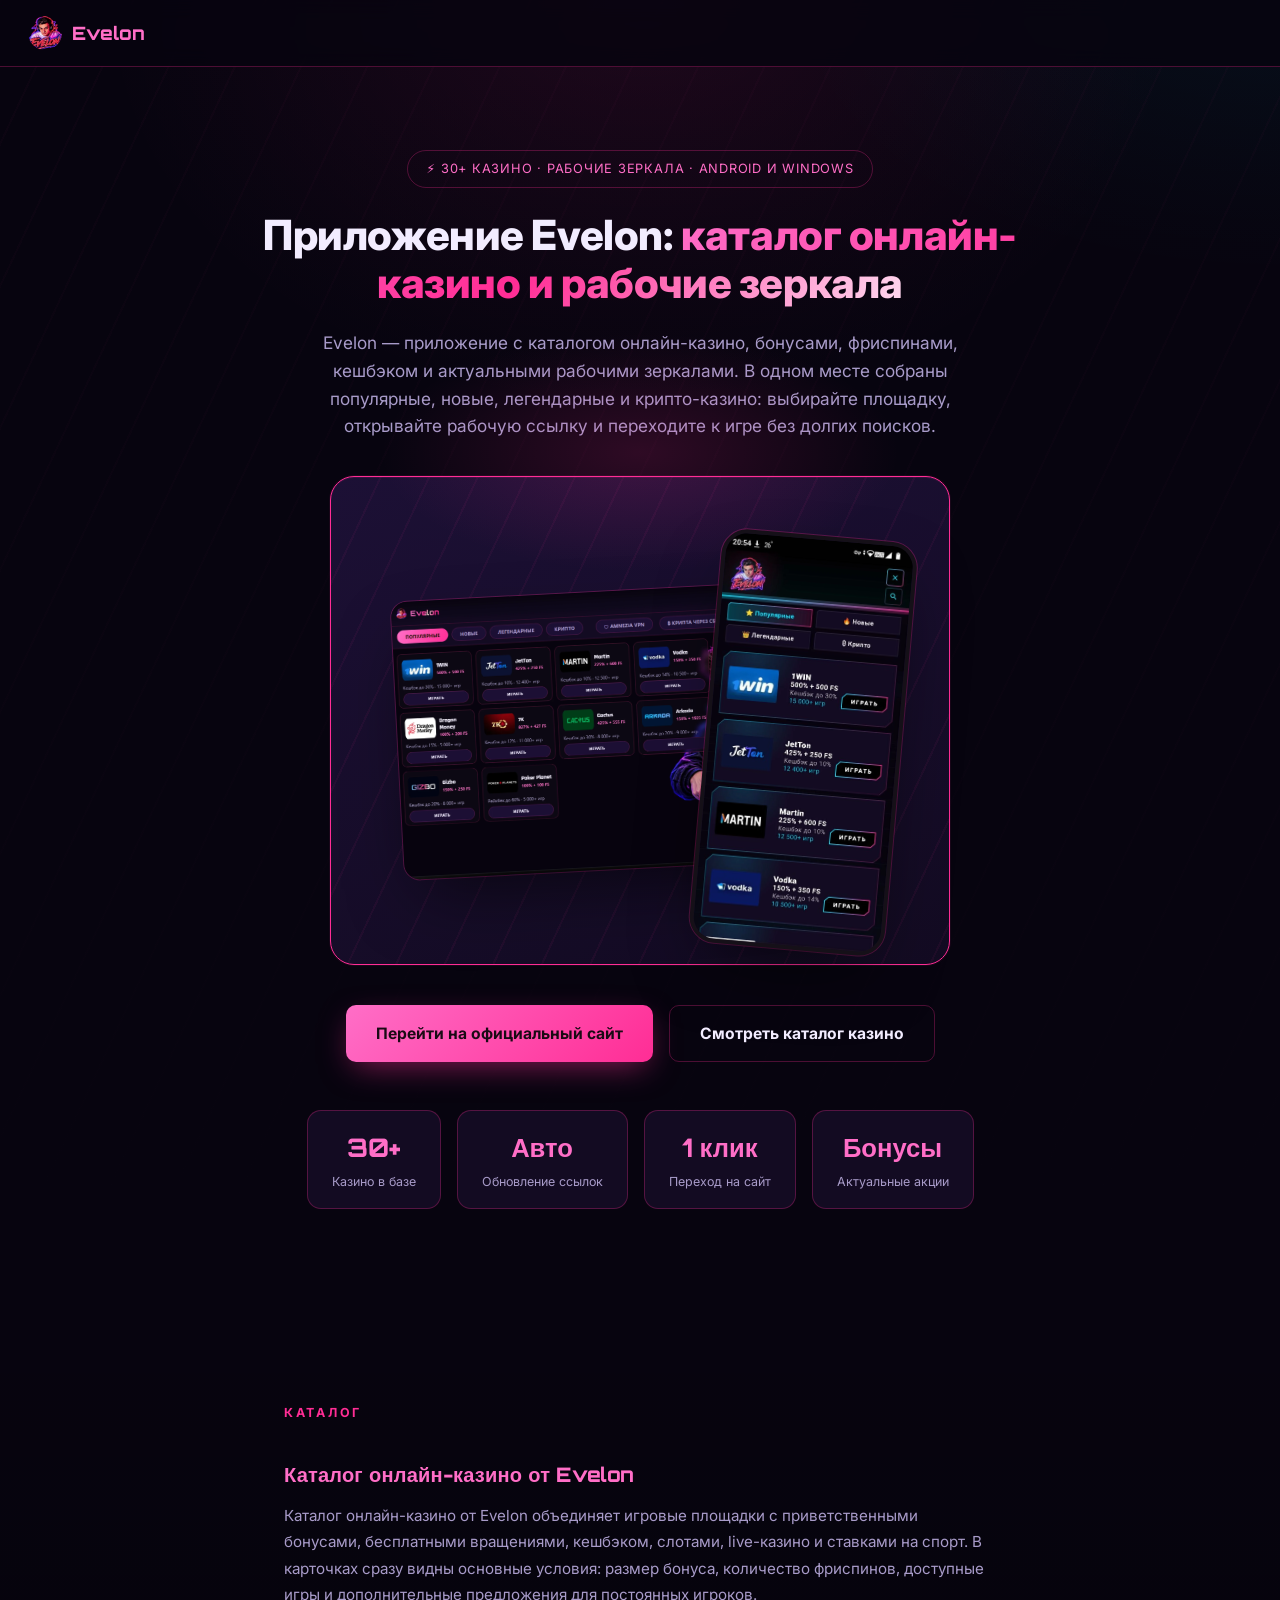
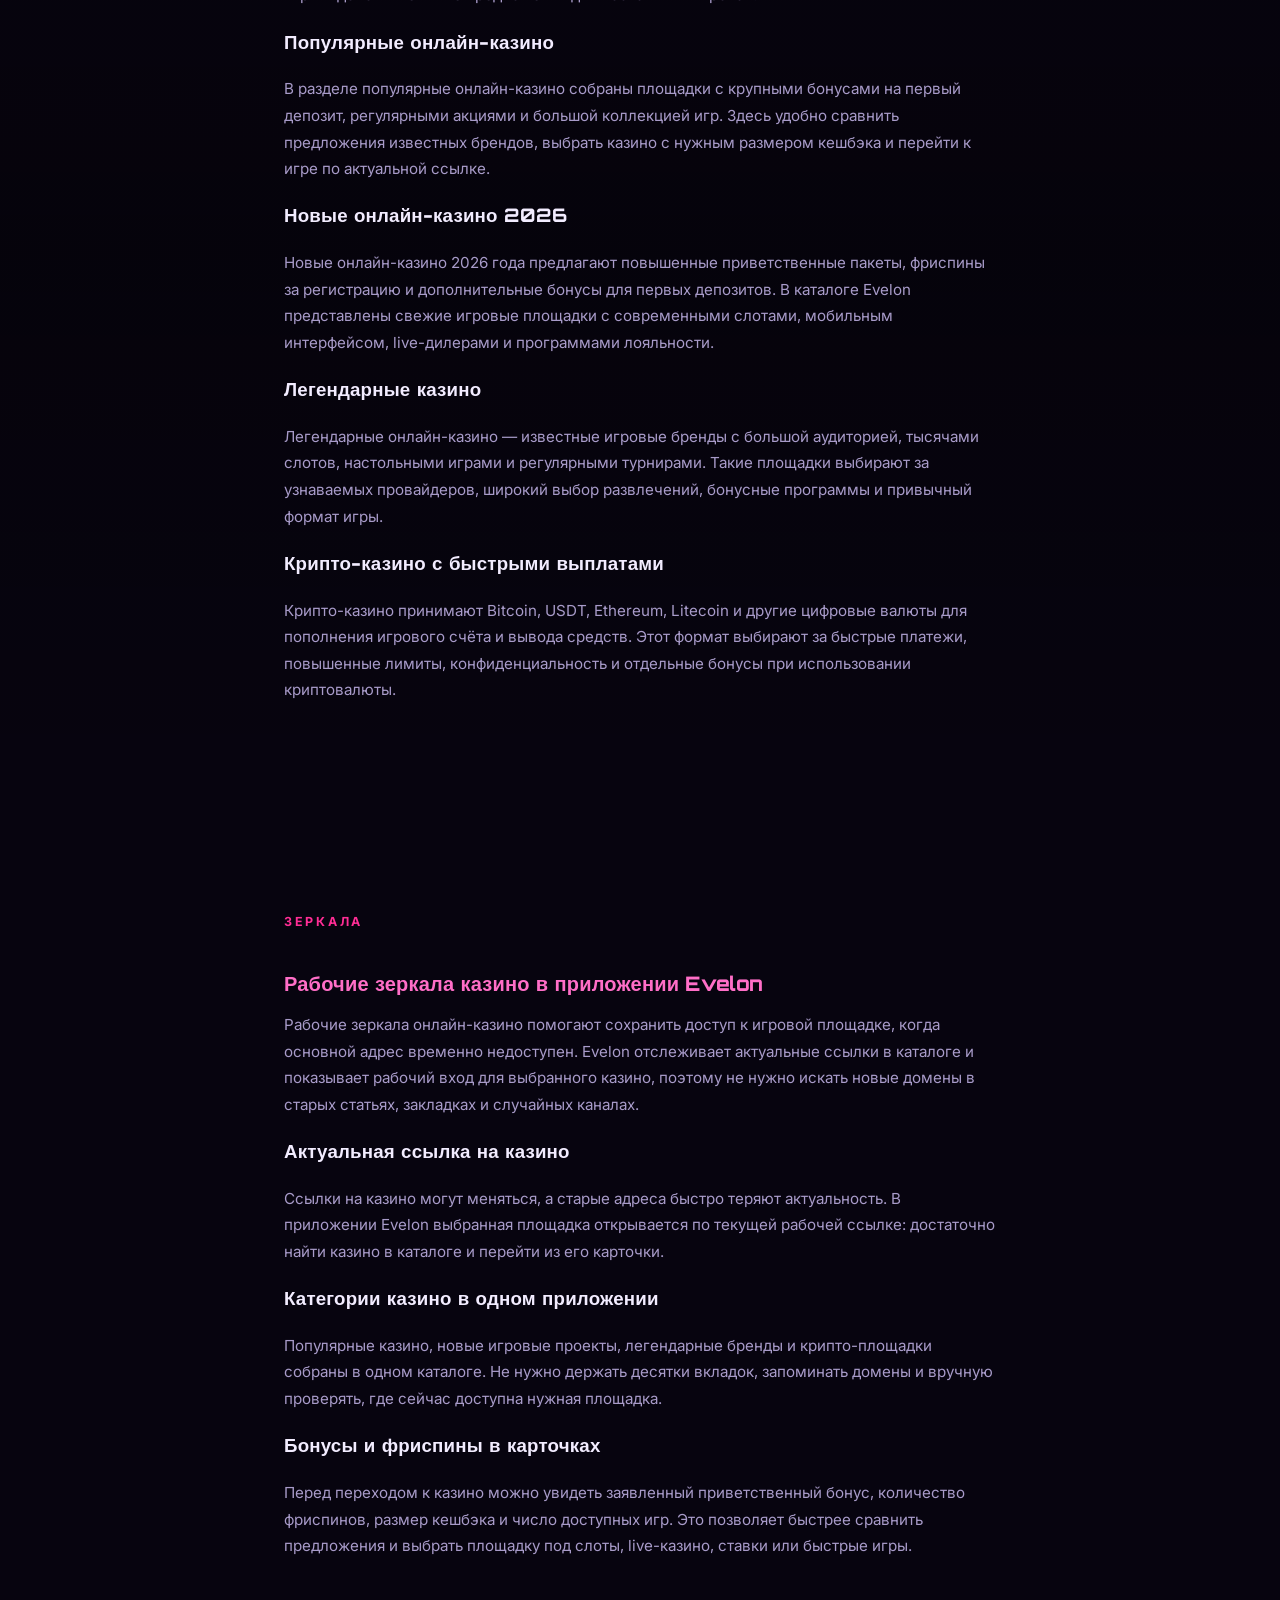
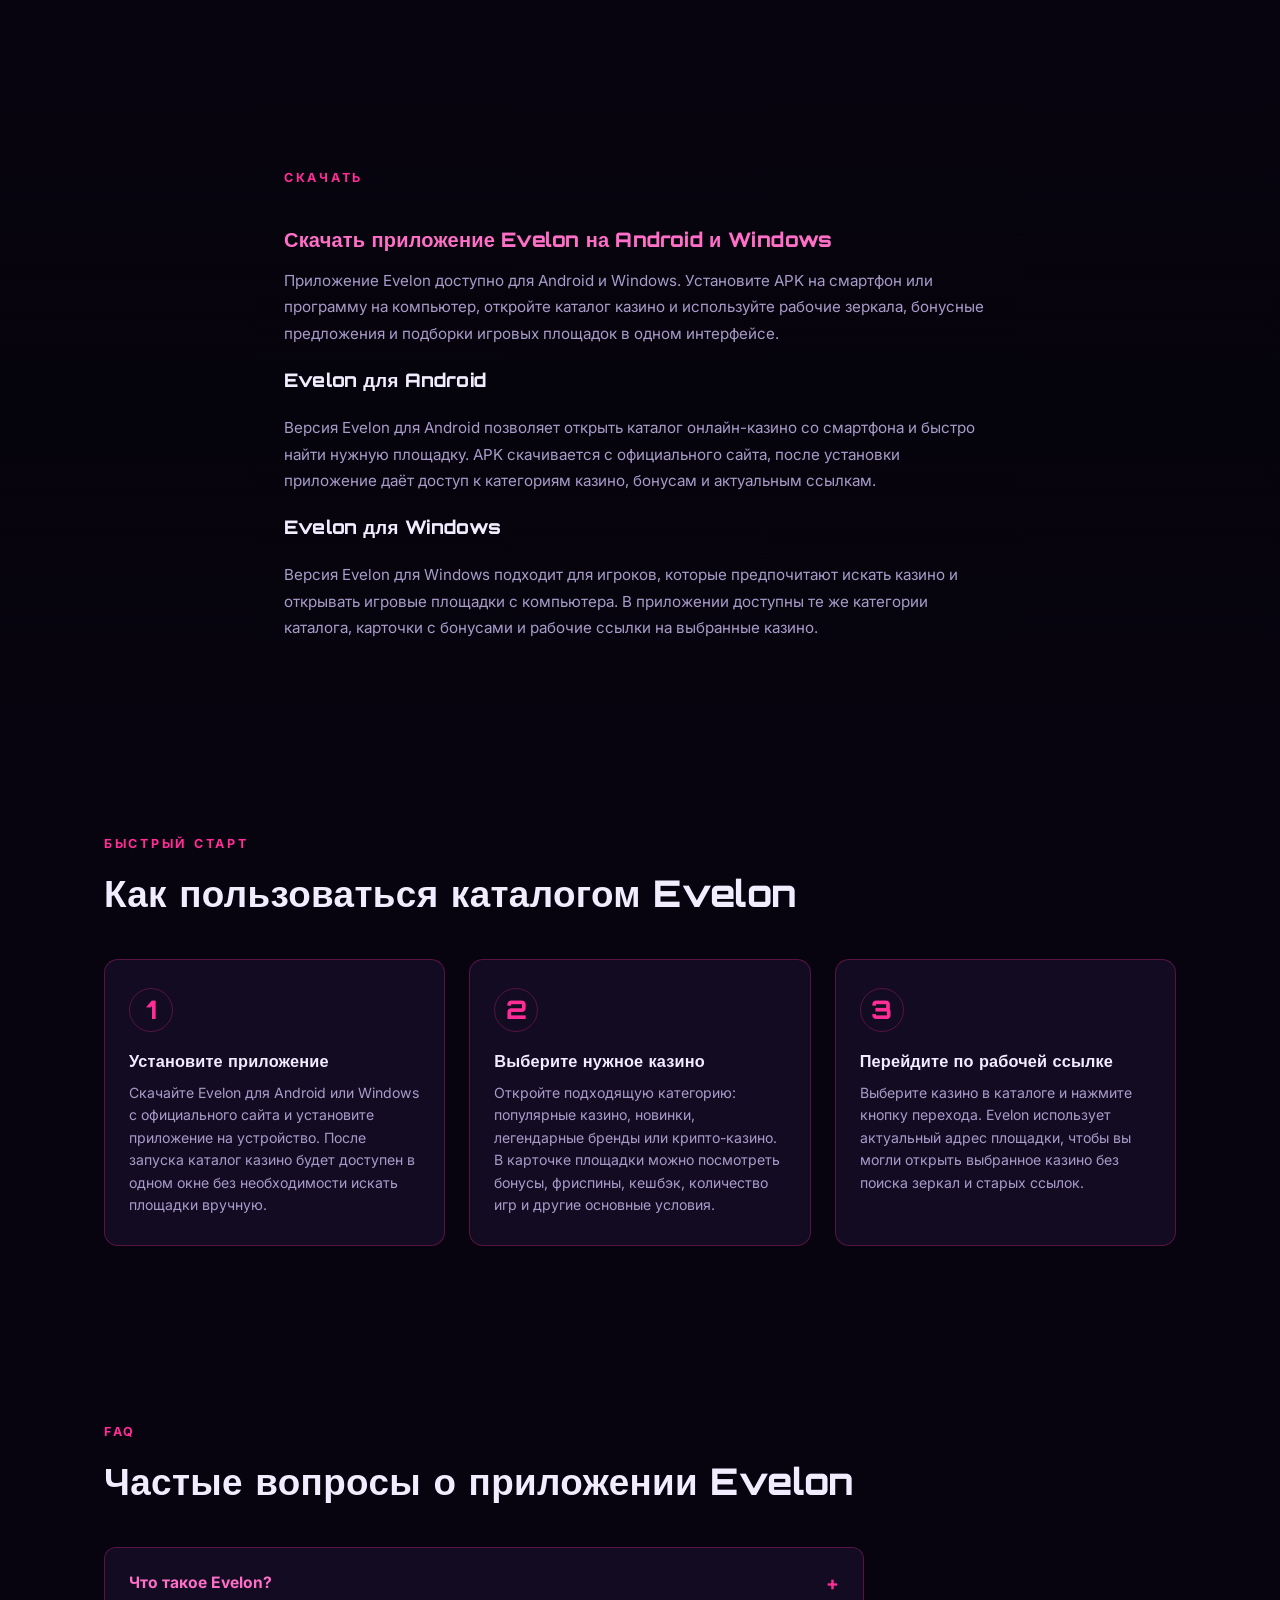
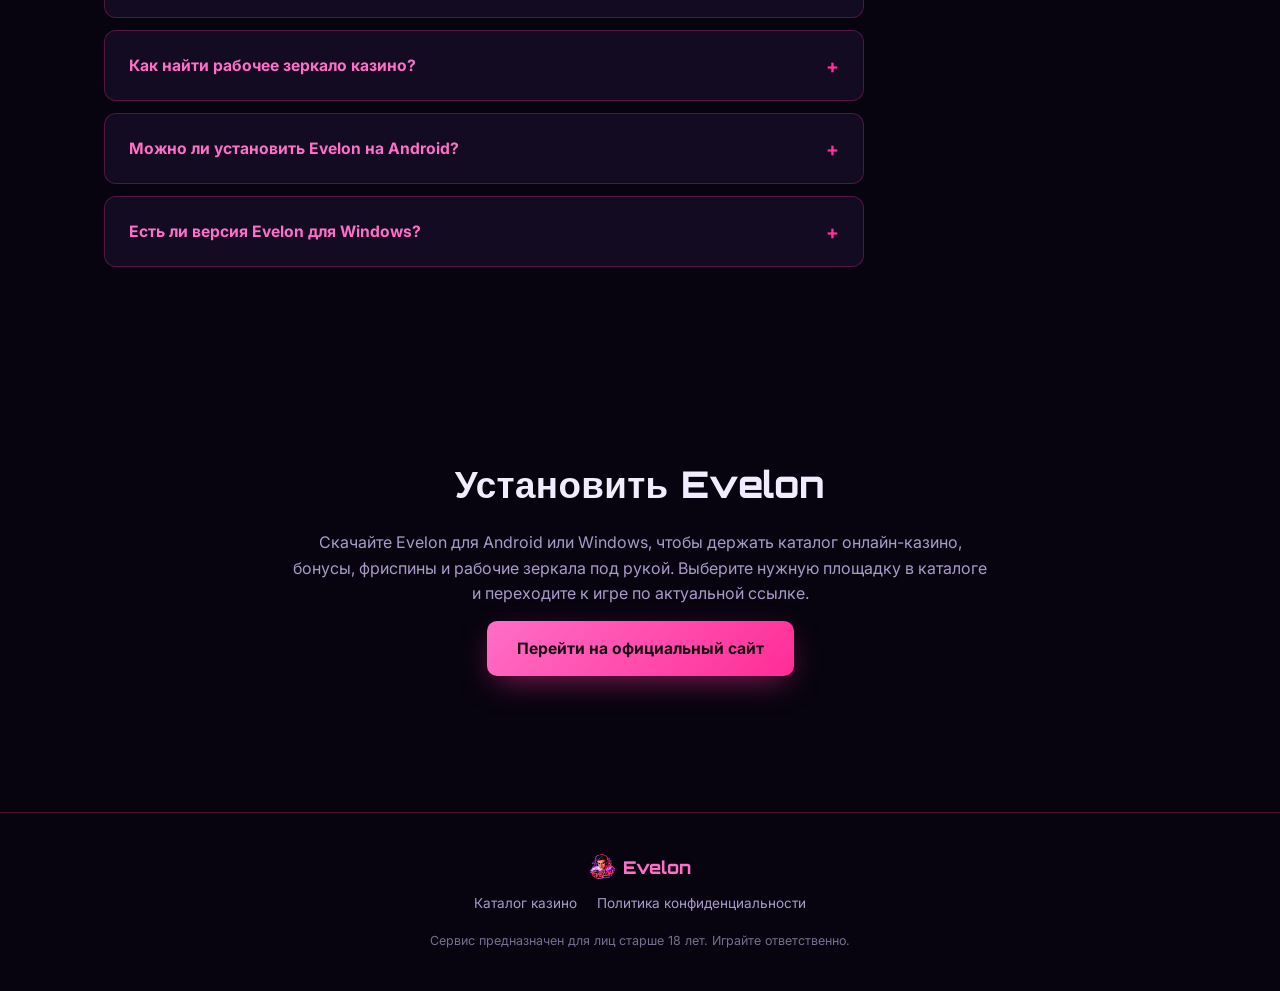
==== commit cc862957: "Full homepage rebuild: self-canonical, new SEO structure, remove panic-tone problem section" ====
--- a/index.html
+++ b/index.html
@@ -3,16 +3,16 @@
 <head>
 <meta charset="UTF-8"/>
 <meta name="viewport" content="width=device-width, initial-scale=1.0"/>
-<title>Evelon — каталог онлайн-казино в приложении для Android и Windows</title>
-<meta name="description" content="Evelon — приложение с каталогом онлайн-казино и автообновляемыми ссылками. Домен заблокировали — приложение само подставит рабочее зеркало."/>
+<title>Приложение Evelon: каталог онлайн-казино и рабочие зеркала</title>
+<meta name="description" content="Evelon — приложение с каталогом онлайн-казино, бонусами, фриспинами, кешбэком и рабочими зеркалами для Android и Windows. Популярные, новые, легендарные и крипто-казино в одном месте."/>
 <meta name="robots" content="index, follow"/>
-<link rel="canonical" href="https://evelone.online/"/>
+<link rel="canonical" href="https://evelone-apps.github.io/"/>
 <link rel="icon" type="image/x-icon" href="favicon.ico"/>
 <link rel="icon" type="image/png" sizes="32x32" href="favicon-32x32.png"/>
 <link rel="apple-touch-icon" href="apple-touch-icon.png"/>
 <meta name="theme-color" content="#07040f"/>
-<meta property="og:title" content="Evelon — каталог онлайн-казино в приложении для Android и Windows"/>
-<meta property="og:description" content="Приложение с каталогом онлайн-казино и автообновляемыми ссылками для Android и Windows."/>
+<meta property="og:title" content="Приложение Evelon: каталог онлайн-казино и рабочие зеркала"/>
+<meta property="og:description" content="Каталог онлайн-казино с бонусами, фриспинами, кешбэком и рабочими зеркалами для Android и Windows."/>
 <meta property="og:type" content="website"/>
 <meta property="og:url" content="https://evelone-apps.github.io/"/>
 <meta property="og:locale" content="ru_RU"/>
@@ -25,10 +25,10 @@
   "@graph": [
     {
       "@type": "SoftwareApplication",
-      "@id": "https://evelone.online/#app",
+      "@id": "https://evelone-apps.github.io/#app",
       "name": "Evelon",
-      "description": "Приложение для Android и Windows с каталогом онлайн-казино и автообновляемыми ссылками.",
-      "url": "https://evelone.online/",
+      "description": "Приложение для Android и Windows с каталогом онлайн-казино, бонусами и рабочими зеркалами.",
+      "url": "https://evelone-apps.github.io/",
       "applicationCategory": "UtilitiesApplication",
       "operatingSystem": "Android, Windows",
       "offers": {"@type": "Offer", "price": "0", "priceCurrency": "RUB"},
@@ -40,16 +40,16 @@
       "@id": "https://evelone-apps.github.io/#website",
       "url": "https://evelone-apps.github.io/",
       "name": "Evelon — каталог онлайн-казино",
-      "description": "Каталог онлайн-казино с автообновляемыми ссылками для Android и Windows.",
+      "description": "Каталог онлайн-казино с бонусами, фриспинами, кешбэком и рабочими зеркалами для Android и Windows.",
       "inLanguage": "ru-RU"
     },
     {
       "@type": "FAQPage",
       "mainEntity": [
-        {"@type":"Question","name":"Что такое Evelon?","acceptedAnswer":{"@type":"Answer","text":"Приложение для Android и Windows с каталогом онлайн-казино и автообновляемыми ссылками."}},
-        {"@type":"Question","name":"Нужно ли искать новое зеркало при блокировке?","acceptedAnswer":{"@type":"Answer","text":"Нет, рабочий адрес подставляется внутри каталога автоматически."}},
-        {"@type":"Question","name":"Приложение платное?","acceptedAnswer":{"@type":"Answer","text":"Нет, скачивание и использование Evelon бесплатны."}},
-        {"@type":"Question","name":"Нужна ли регистрация?","acceptedAnswer":{"@type":"Answer","text":"Нет, регистрация нужна только на стороне выбранного казино, если вы решите играть."}}
+        {"@type":"Question","name":"Что такое Evelon?","acceptedAnswer":{"@type":"Answer","text":"Evelon — приложение с каталогом онлайн-казино, карточками бонусов и актуальными ссылками на игровые площадки. Оно помогает собрать популярные, новые, крипто-казино и известные бренды в одном месте."}},
+        {"@type":"Question","name":"Как найти рабочее зеркало казино?","acceptedAnswer":{"@type":"Answer","text":"Откройте каталог Evelon, выберите нужное казино и перейдите из его карточки. Приложение показывает актуальный адрес площадки, поэтому не нужно самостоятельно искать рабочее зеркало через поисковые системы."}},
+        {"@type":"Question","name":"Можно ли установить Evelon на Android?","acceptedAnswer":{"@type":"Answer","text":"Да, для Android доступен APK-файл с официального сайта Evelon. После установки можно пользоваться каталогом казино, смотреть бонусные предложения и открывать ссылки на игровые площадки со смартфона."}},
+        {"@type":"Question","name":"Есть ли версия Evelon для Windows?","acceptedAnswer":{"@type":"Answer","text":"Да, Evelon можно установить на компьютер с Windows. Версия для ПК даёт доступ к каталогу онлайн-казино, категориям площадок, бонусам и рабочим ссылкам в одном приложении."}}
       ]
     }
   ]
@@ -63,9 +63,9 @@
 </nav>
 
 <section class="hero">
-  <div class="badge">⚡ 30+ казино · Автообновление ссылок</div>
-  <h1>Каталог казино, который сам <span>находит рабочий вход</span></h1>
-  <p>Evelon — приложение для Android и Windows с каталогом онлайн-казино. Домен заблокировали — внутри каталога тут же появляется рабочее зеркало, искать его вручную через поисковики не придётся.</p>
+  <div class="badge">⚡ 30+ казино · Рабочие зеркала · Android и Windows</div>
+  <h1>Приложение Evelon: <span>каталог онлайн-казино и рабочие зеркала</span></h1>
+  <p>Evelon — приложение с каталогом онлайн-казино, бонусами, фриспинами, кешбэком и актуальными рабочими зеркалами. В одном месте собраны популярные, новые, легендарные и крипто-казино: выбирайте площадку, открывайте рабочую ссылку и переходите к игре без долгих поисков.</p>
 
   <div class="showcase-backdrop">
     <div class="showcase-row">
@@ -91,41 +91,64 @@
 </section>
 
 <section class="s-dark">
-  <div class="container">
-    <div class="section-label">Проблема</div>
-    <h2>Почему старые способы найти рабочий сайт казино перестали работать</h2>
-    <p class="subtitle">Домен блокируют, ссылка из закладок умирает, а в поиске всё чаще мусор вместо рабочего адреса.</p>
-    <div class="prb-grid">
-      <div class="prb-card"><div class="prb-icon">🚫</div><h3>Домен сегодня, заглушка завтра</h3><p>Рабочий адрес казино может смениться в любой момент — сохранённая ссылка перестаёт открываться без предупреждения.</p></div>
-      <div class="prb-card"><div class="prb-icon">🗑️</div><h3>Поиск ведёт не туда</h3><p>Среди результатов — дорвеи и старые статьи, которые обещают рабочую ссылку, но не дают её.</p></div>
-      <div class="prb-card"><div class="prb-icon">🔎</div><h3>Каждый раз заново</h3><p>Без каталога поиск рабочего зеркала превращается в рутину при каждой новой блокировке.</p></div>
-      <div class="prb-card"><div class="prb-icon">📂</div><h3>Казино разбросаны по вкладкам</h3><p>Десяток открытых сайтов вместо одного места, где собраны все нужные ссылки.</p></div>
-    </div>
+  <div class="container legal">
+    <div class="section-label">Каталог</div>
+    <h2>Каталог онлайн-казино от Evelon</h2>
+    <p>Каталог онлайн-казино от Evelon объединяет игровые площадки с приветственными бонусами, бесплатными вращениями, кешбэком, слотами, live-казино и ставками на спорт. В карточках сразу видны основные условия: размер бонуса, количество фриспинов, доступные игры и дополнительные предложения для постоянных игроков.</p>
+
+    <h3>Популярные онлайн-казино</h3>
+    <p>В разделе популярные онлайн-казино собраны площадки с крупными бонусами на первый депозит, регулярными акциями и большой коллекцией игр. Здесь удобно сравнить предложения известных брендов, выбрать казино с нужным размером кешбэка и перейти к игре по актуальной ссылке.</p>
+
+    <h3>Новые онлайн-казино 2026</h3>
+    <p>Новые онлайн-казино 2026 года предлагают повышенные приветственные пакеты, фриспины за регистрацию и дополнительные бонусы для первых депозитов. В каталоге Evelon представлены свежие игровые площадки с современными слотами, мобильным интерфейсом, live-дилерами и программами лояльности.</p>
+
+    <h3>Легендарные казино</h3>
+    <p>Легендарные онлайн-казино — известные игровые бренды с большой аудиторией, тысячами слотов, настольными играми и регулярными турнирами. Такие площадки выбирают за узнаваемых провайдеров, широкий выбор развлечений, бонусные программы и привычный формат игры.</p>
+
+    <h3>Крипто-казино с быстрыми выплатами</h3>
+    <p>Крипто-казино принимают Bitcoin, USDT, Ethereum, Litecoin и другие цифровые валюты для пополнения игрового счёта и вывода средств. Этот формат выбирают за быстрые платежи, повышенные лимиты, конфиденциальность и отдельные бонусы при использовании криптовалюты.</p>
+  </div>
+</section>
+
+<section>
+  <div class="container legal">
+    <div class="section-label">Зеркала</div>
+    <h2>Рабочие зеркала казино в приложении Evelon</h2>
+    <p>Рабочие зеркала онлайн-казино помогают сохранить доступ к игровой площадке, когда основной адрес временно недоступен. Evelon отслеживает актуальные ссылки в каталоге и показывает рабочий вход для выбранного казино, поэтому не нужно искать новые домены в старых статьях, закладках и случайных каналах.</p>
+
+    <h3>Актуальная ссылка на казино</h3>
+    <p>Ссылки на казино могут меняться, а старые адреса быстро теряют актуальность. В приложении Evelon выбранная площадка открывается по текущей рабочей ссылке: достаточно найти казино в каталоге и перейти из его карточки.</p>
+
+    <h3>Категории казино в одном приложении</h3>
+    <p>Популярные казино, новые игровые проекты, легендарные бренды и крипто-площадки собраны в одном каталоге. Не нужно держать десятки вкладок, запоминать домены и вручную проверять, где сейчас доступна нужная площадка.</p>
+
+    <h3>Бонусы и фриспины в карточках</h3>
+    <p>Перед переходом к казино можно увидеть заявленный приветственный бонус, количество фриспинов, размер кешбэка и число доступных игр. Это позволяет быстрее сравнить предложения и выбрать площадку под слоты, live-казино, ставки или быстрые игры.</p>
+  </div>
+</section>
+
+<section class="s-dark">
+  <div class="container legal">
+    <div class="section-label">Скачать</div>
+    <h2>Скачать приложение Evelon на Android и Windows</h2>
+    <p>Приложение Evelon доступно для Android и Windows. Установите APK на смартфон или программу на компьютер, откройте каталог казино и используйте рабочие зеркала, бонусные предложения и подборки игровых площадок в одном интерфейсе.</p>
+
+    <h3>Evelon для Android</h3>
+    <p>Версия Evelon для Android позволяет открыть каталог онлайн-казино со смартфона и быстро найти нужную площадку. APK скачивается с официального сайта, после установки приложение даёт доступ к категориям казино, бонусам и актуальным ссылкам.</p>
+
+    <h3>Evelon для Windows</h3>
+    <p>Версия Evelon для Windows подходит для игроков, которые предпочитают искать казино и открывать игровые площадки с компьютера. В приложении доступны те же категории каталога, карточки с бонусами и рабочие ссылки на выбранные казино.</p>
   </div>
 </section>
 
 <section>
   <div class="container">
-    <div class="section-label">Решение</div>
-    <h2>Каталог казино, который обновляет сам себя</h2>
-    <p class="subtitle">Evelon собирает популярные, новые, легендарные и крипто-казино в одном каталоге с автообновляемыми ссылками.</p>
-    <div class="card-grid">
-      <div class="card"><div class="card-icon">🔄</div><h3>Ссылка обновляется сама</h3><p>Домен заблокировали — каталог подставляет новое рабочее зеркало без вашего участия.</p></div>
-      <div class="card"><div class="card-icon">🗂️</div><h3>4 категории в одном месте</h3><p>Популярные, новые, легендарные и крипто-казино — не нужно искать в разных источниках.</p></div>
-      <div class="card"><div class="card-icon">🚀</div><h3>Установка без Google Play</h3><p>APK для Android и .exe для Windows скачиваются напрямую с сайта.</p></div>
-      <div class="card"><div class="card-icon">🎁</div><h3>Бонусы на виду</h3><p>Актуальные приветственные предложения видны сразу в карточке казино.</p></div>
-    </div>
-  </div>
-</section>
-
-<section class="s-dark">
-  <div class="container">
     <div class="section-label">Быстрый старт</div>
-    <h2>Как начать</h2>
+    <h2>Как пользоваться каталогом Evelon</h2>
     <div class="steps-list">
-      <div class="step-home"><div class="step-num">1</div><h3>Установите</h3><p>Скачайте APK для Android или установщик для Windows на официальном сайте.</p></div>
-      <div class="step-home"><div class="step-num">2</div><h3>Откройте каталог</h3><p>Выберите категорию и найдите нужное казино.</p></div>
-      <div class="step-home"><div class="step-num">3</div><h3>Играйте</h3><p>Перейдите по рабочей ссылке — без поиска и лишних действий.</p></div>
+      <div class="step-home"><div class="step-num">1</div><h3>Установите приложение</h3><p>Скачайте Evelon для Android или Windows с официального сайта и установите приложение на устройство. После запуска каталог казино будет доступен в одном окне без необходимости искать площадки вручную.</p></div>
+      <div class="step-home"><div class="step-num">2</div><h3>Выберите нужное казино</h3><p>Откройте подходящую категорию: популярные казино, новинки, легендарные бренды или крипто-казино. В карточке площадки можно посмотреть бонусы, фриспины, кешбэк, количество игр и другие основные условия.</p></div>
+      <div class="step-home"><div class="step-num">3</div><h3>Перейдите по рабочей ссылке</h3><p>Выберите казино в каталоге и нажмите кнопку перехода. Evelon использует актуальный адрес площадки, чтобы вы могли открыть выбранное казино без поиска зеркал и старых ссылок.</p></div>
     </div>
   </div>
 </section>
@@ -133,12 +156,12 @@
 <section id="faq">
   <div class="container">
     <div class="section-label">FAQ</div>
-    <h2>Частые вопросы</h2>
+    <h2>Частые вопросы о приложении Evelon</h2>
     <div class="faq-list">
-      <div class="faq-item"><div class="faq-q">Что такое Evelon?</div><div class="faq-a">Приложение для Android и Windows с каталогом онлайн-казино и автообновляемыми ссылками.</div></div>
-      <div class="faq-item"><div class="faq-q">Нужно ли искать новое зеркало при блокировке?</div><div class="faq-a">Нет, рабочий адрес подставляется внутри каталога автоматически.</div></div>
-      <div class="faq-item"><div class="faq-q">Приложение платное?</div><div class="faq-a">Нет, скачивание и использование Evelon бесплатны.</div></div>
-      <div class="faq-item"><div class="faq-q">Нужна ли регистрация?</div><div class="faq-a">Нет, регистрация нужна только на стороне выбранного казино, если вы решите играть.</div></div>
+      <div class="faq-item"><div class="faq-q">Что такое Evelon?</div><div class="faq-a">Evelon — приложение с каталогом онлайн-казино, карточками бонусов и актуальными ссылками на игровые площадки. Оно помогает собрать популярные, новые, крипто-казино и известные бренды в одном месте.</div></div>
+      <div class="faq-item"><div class="faq-q">Как найти рабочее зеркало казино?</div><div class="faq-a">Откройте каталог Evelon, выберите нужное казино и перейдите из его карточки. Приложение показывает актуальный адрес площадки, поэтому не нужно самостоятельно искать рабочее зеркало через поисковые системы.</div></div>
+      <div class="faq-item"><div class="faq-q">Можно ли установить Evelon на Android?</div><div class="faq-a">Да, для Android доступен APK-файл с официального сайта Evelon. После установки можно пользоваться каталогом казино, смотреть бонусные предложения и открывать ссылки на игровые площадки со смартфона.</div></div>
+      <div class="faq-item"><div class="faq-q">Есть ли версия Evelon для Windows?</div><div class="faq-a">Да, Evelon можно установить на компьютер с Windows. Версия для ПК даёт доступ к каталогу онлайн-казино, категориям площадок, бонусам и рабочим ссылкам в одном приложении.</div></div>
     </div>
   </div>
 </section>
@@ -146,7 +169,7 @@
 <section>
   <div class="container" style="text-align:center">
     <h2>Установить Evelon</h2>
-    <p class="subtitle" style="margin-left:auto;margin-right:auto">Не тяни — блокировки случаются внезапно. Скачай Evelon прямо сейчас и оставайся в игре, что бы ни случилось с доменом.</p>
+    <p class="subtitle" style="margin-left:auto;margin-right:auto">Скачайте Evelon для Android или Windows, чтобы держать каталог онлайн-казино, бонусы, фриспины и рабочие зеркала под рукой. Выберите нужную площадку в каталоге и переходите к игре по актуальной ссылке.</p>
     <div class="cta-group">
       <a class="btn-primary" href="https://evelone.online/">Перейти на официальный сайт</a>
     </div>
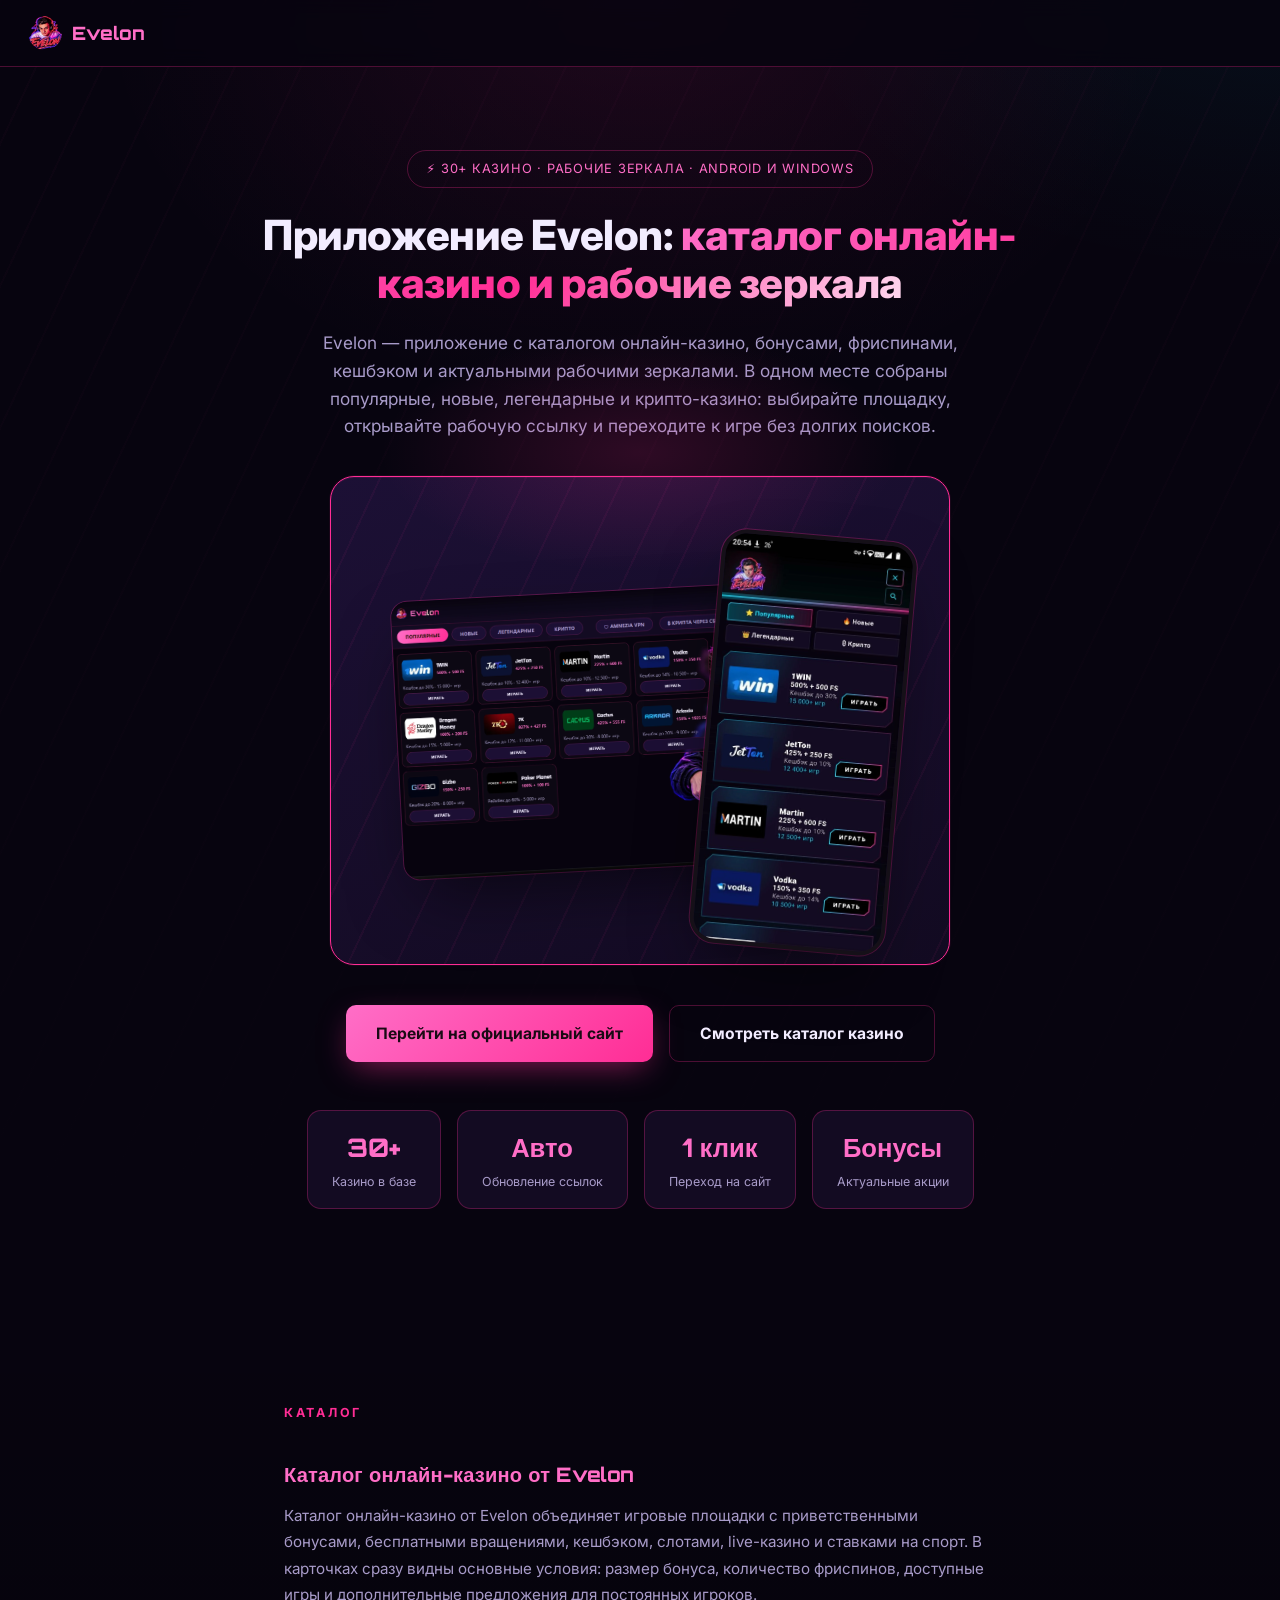
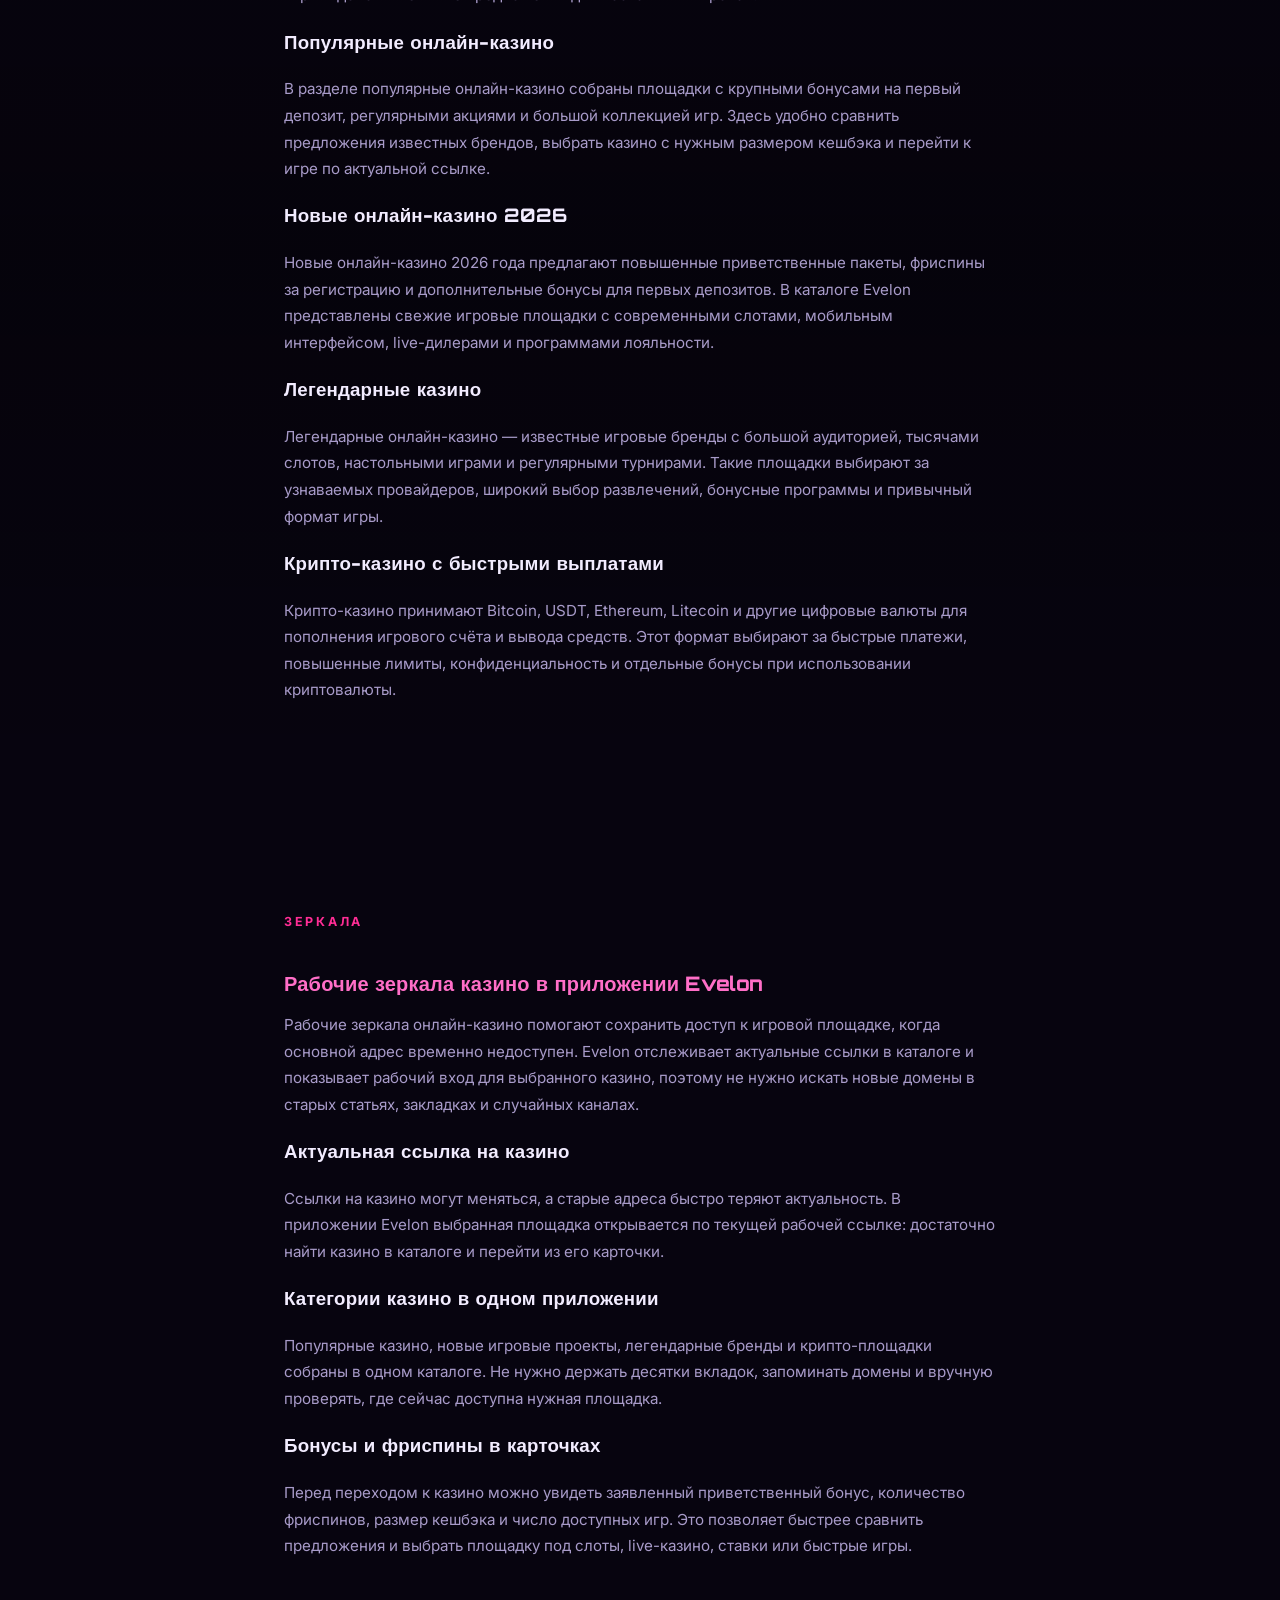
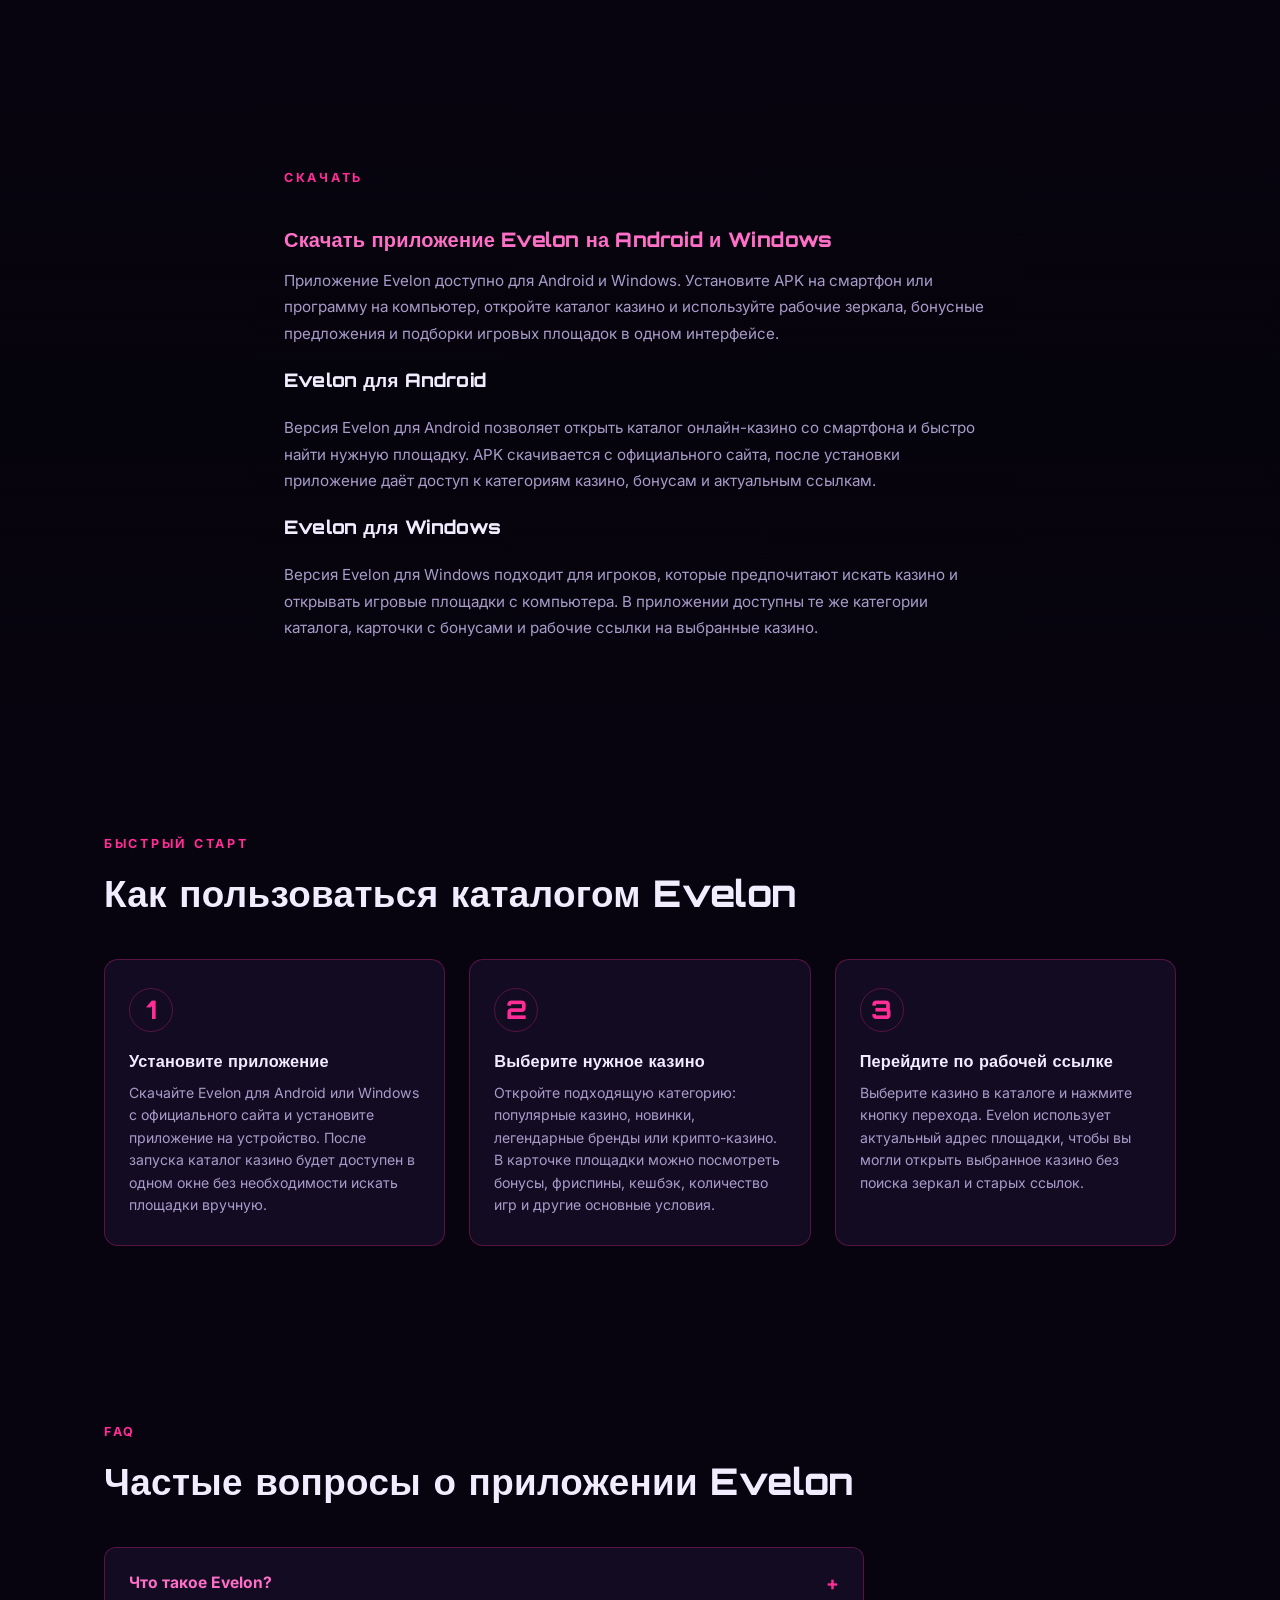
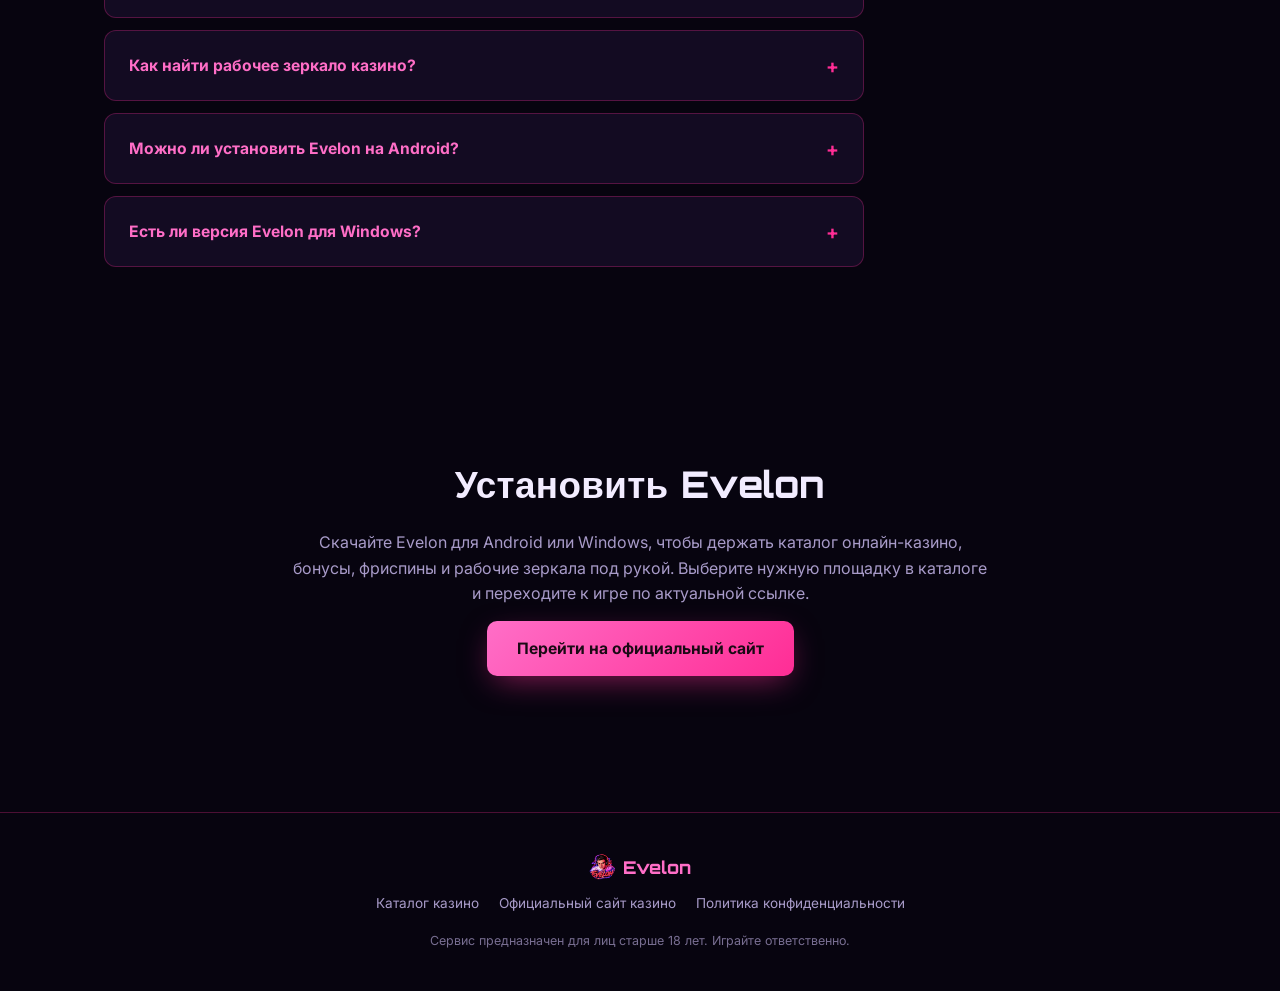
==== commit 57ef1a99: "Add footer link to new casino landing page" ====
--- a/index.html
+++ b/index.html
@@ -3,9 +3,12 @@
 <head>
 <meta charset="UTF-8"/>
 <meta name="viewport" content="width=device-width, initial-scale=1.0"/>
-<title>Приложение Evelon: каталог онлайн-казино и рабочие зеркала</title>
-<meta name="description" content="Evelon — приложение с каталогом онлайн-казино, бонусами, фриспинами, кешбэком и рабочими зеркалами для Android и Windows. Популярные, новые, легендарные и крипто-казино в одном месте."/>
+<title>Evelon — приложение с актуальными зеркалами 30+ онлайн-казино</title>
+<meta name="description" content="Приложение от Evelon для Android и Windows: 30+ онлайн-казино, актуальные рабочие зеркала, бонусы, фриспины и кешбэк. Все игровые площадки в одном приложении."/>
 <meta name="robots" content="index, follow"/>
+<meta name="yandex-verification" content="c03b1a1d449cba90" />
+<meta name="google-site-verification" content="MU0AzvyvuGkro43wWlCvNO7gY7daz_rfIoC2uSDXgm8" />
+<script src="https://analytics.ahrefs.com/analytics.js" data-key="oaYHVcOZdwaM8tOlky44ew" async></script>
 <link rel="canonical" href="https://evelone-apps.github.io/"/>
 <link rel="icon" type="image/x-icon" href="favicon.ico"/>
 <link rel="icon" type="image/png" sizes="32x32" href="favicon-32x32.png"/>
@@ -181,6 +184,7 @@
     <div class="footer-logo"><img src="img/logo.webp" alt="Evelon" class="logo-icon">Evelon</div>
     <div class="footer-links">
       <a href="catalog/">Каталог казино</a>
+      <a href="https://evelone-apps.github.io/casino/">Официальный сайт казино</a>
       <a href="https://evelone.online/privacy/">Политика конфиденциальности</a>
     </div>
     <p class="footer-note">Сервис предназначен для лиц старше 18 лет. Играйте ответственно.</p>
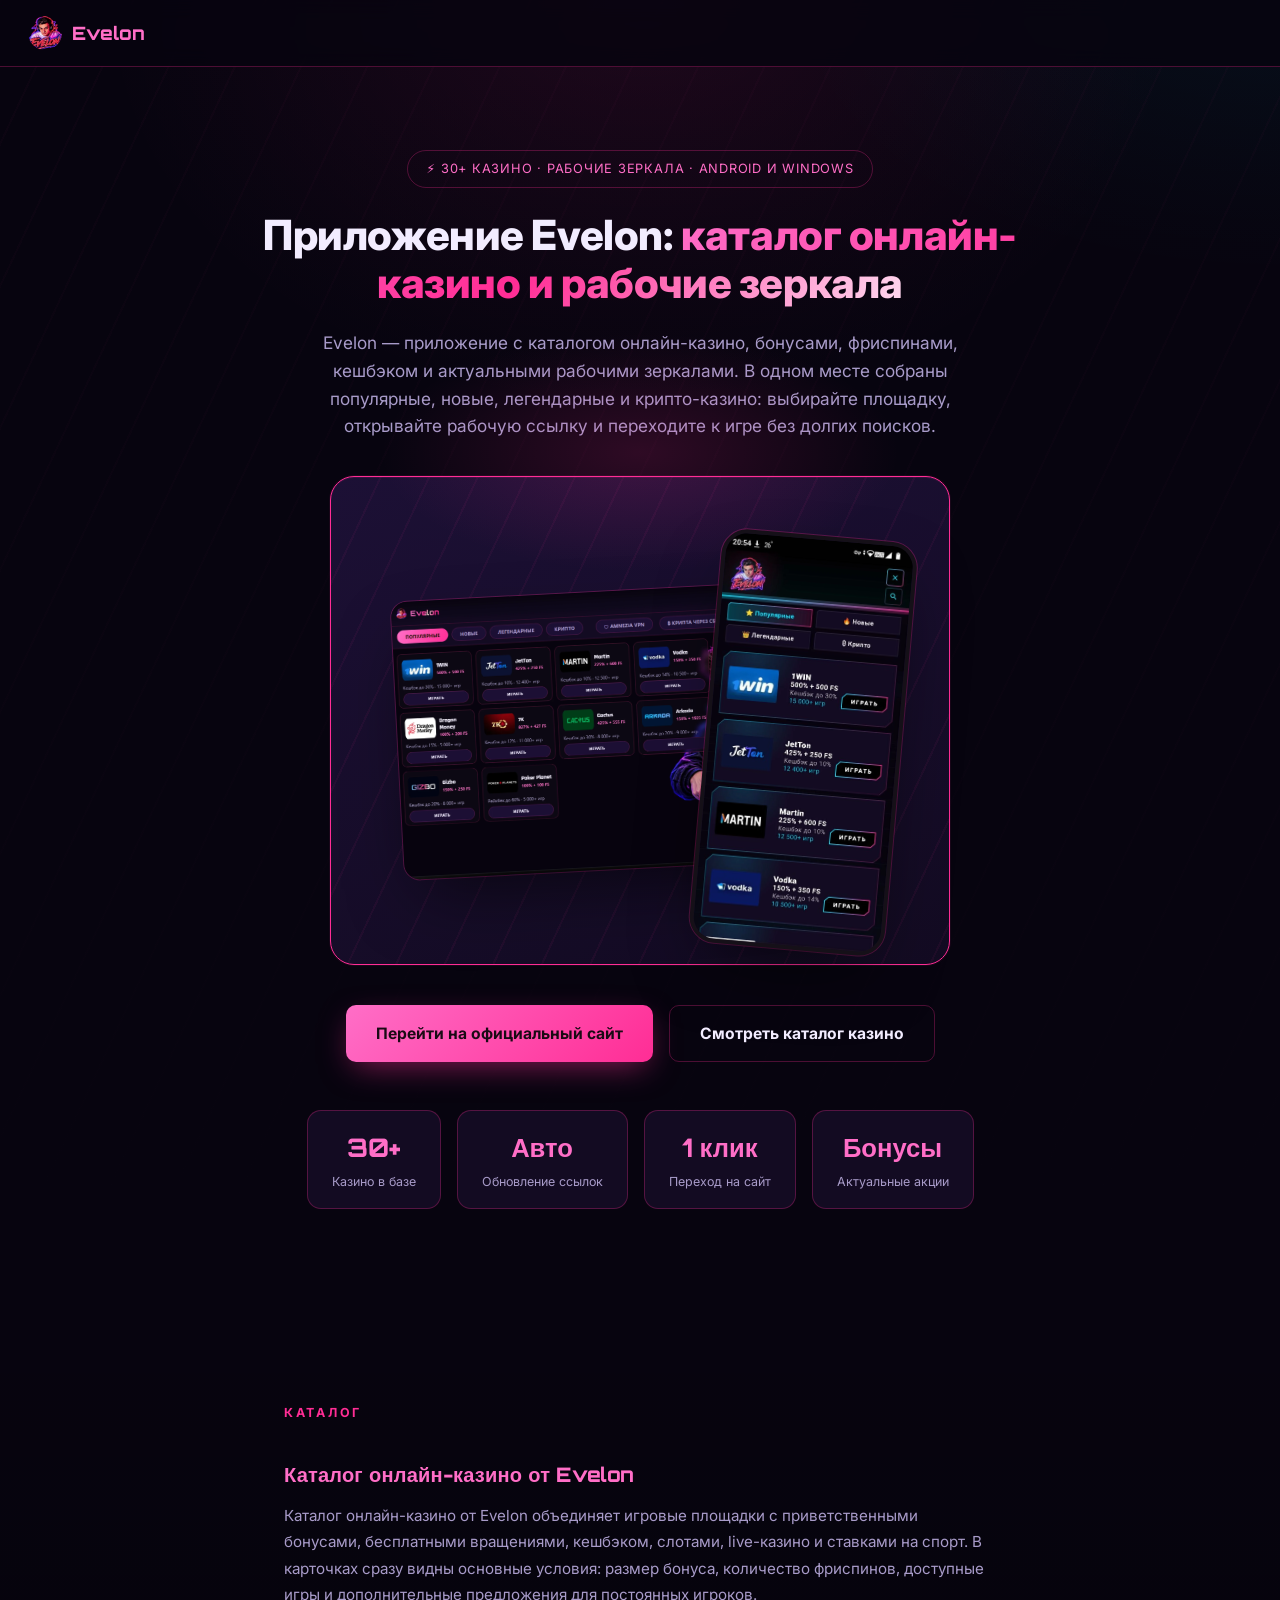
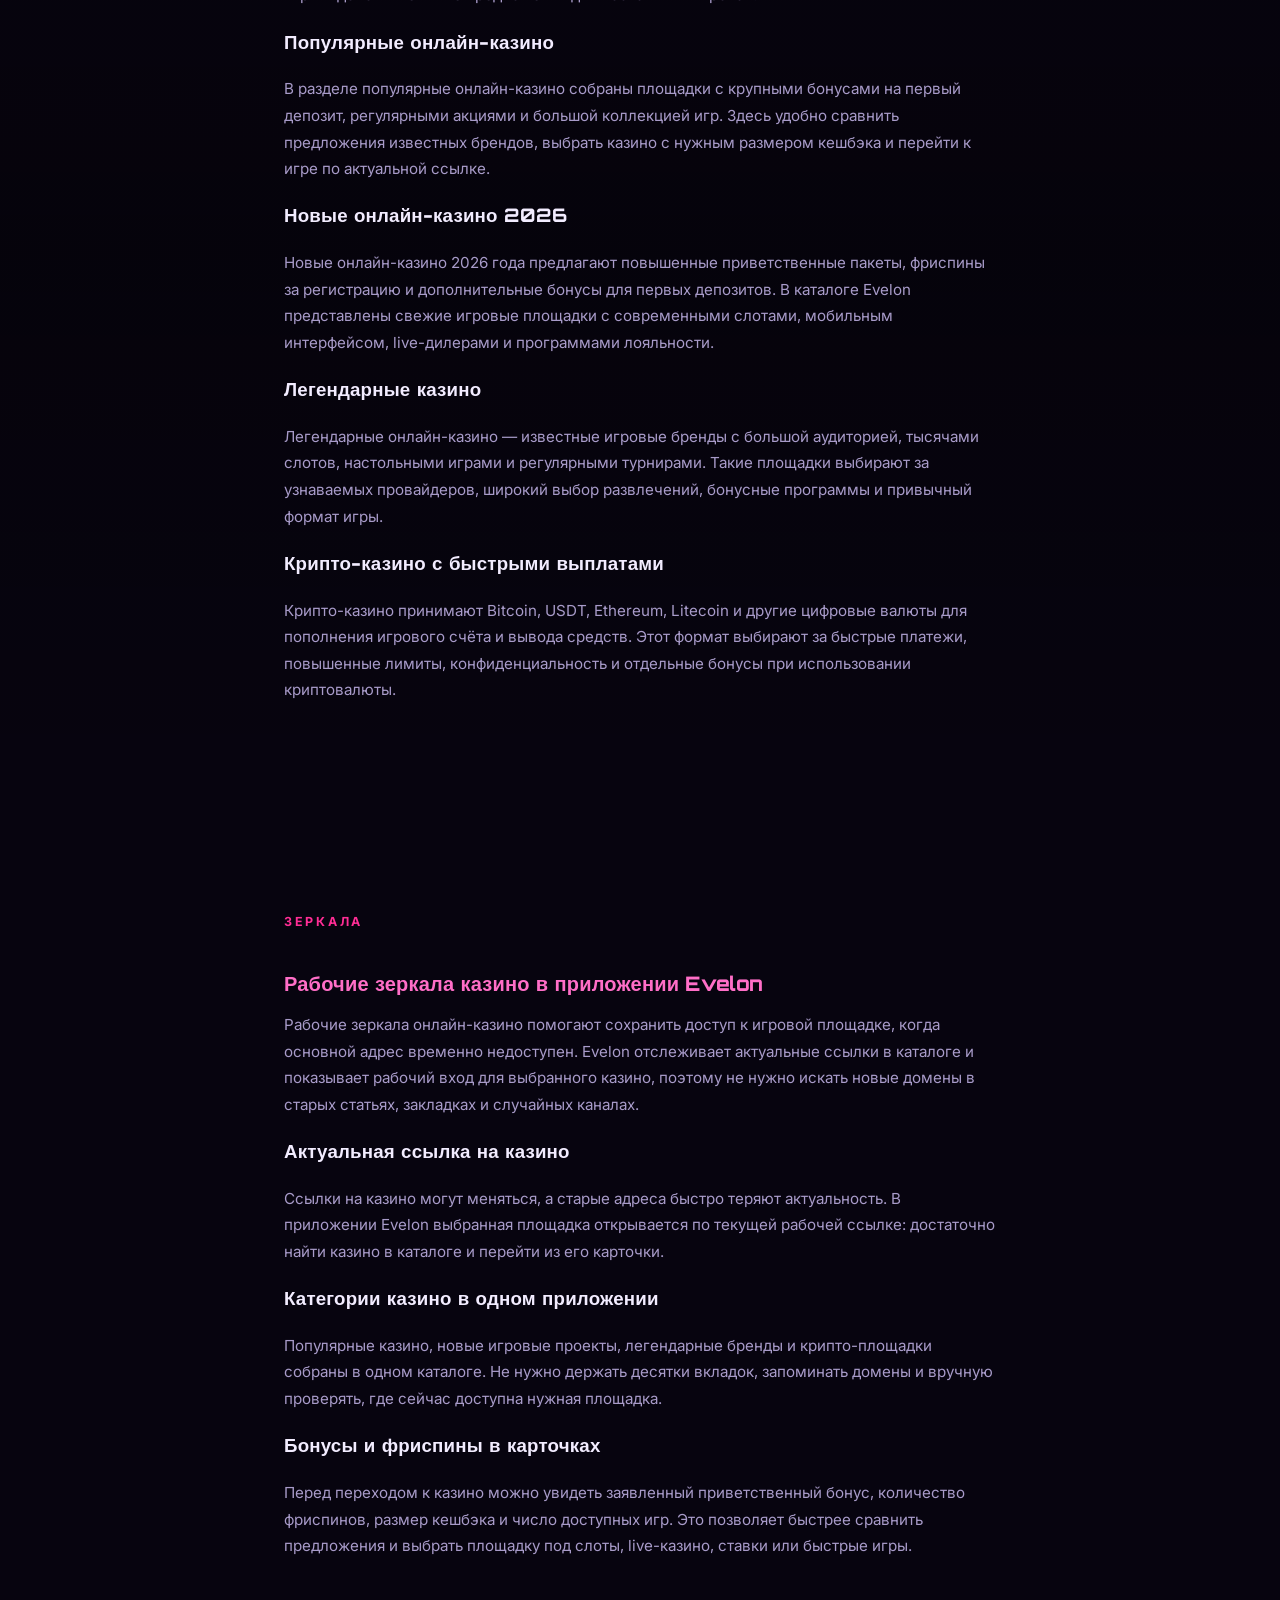
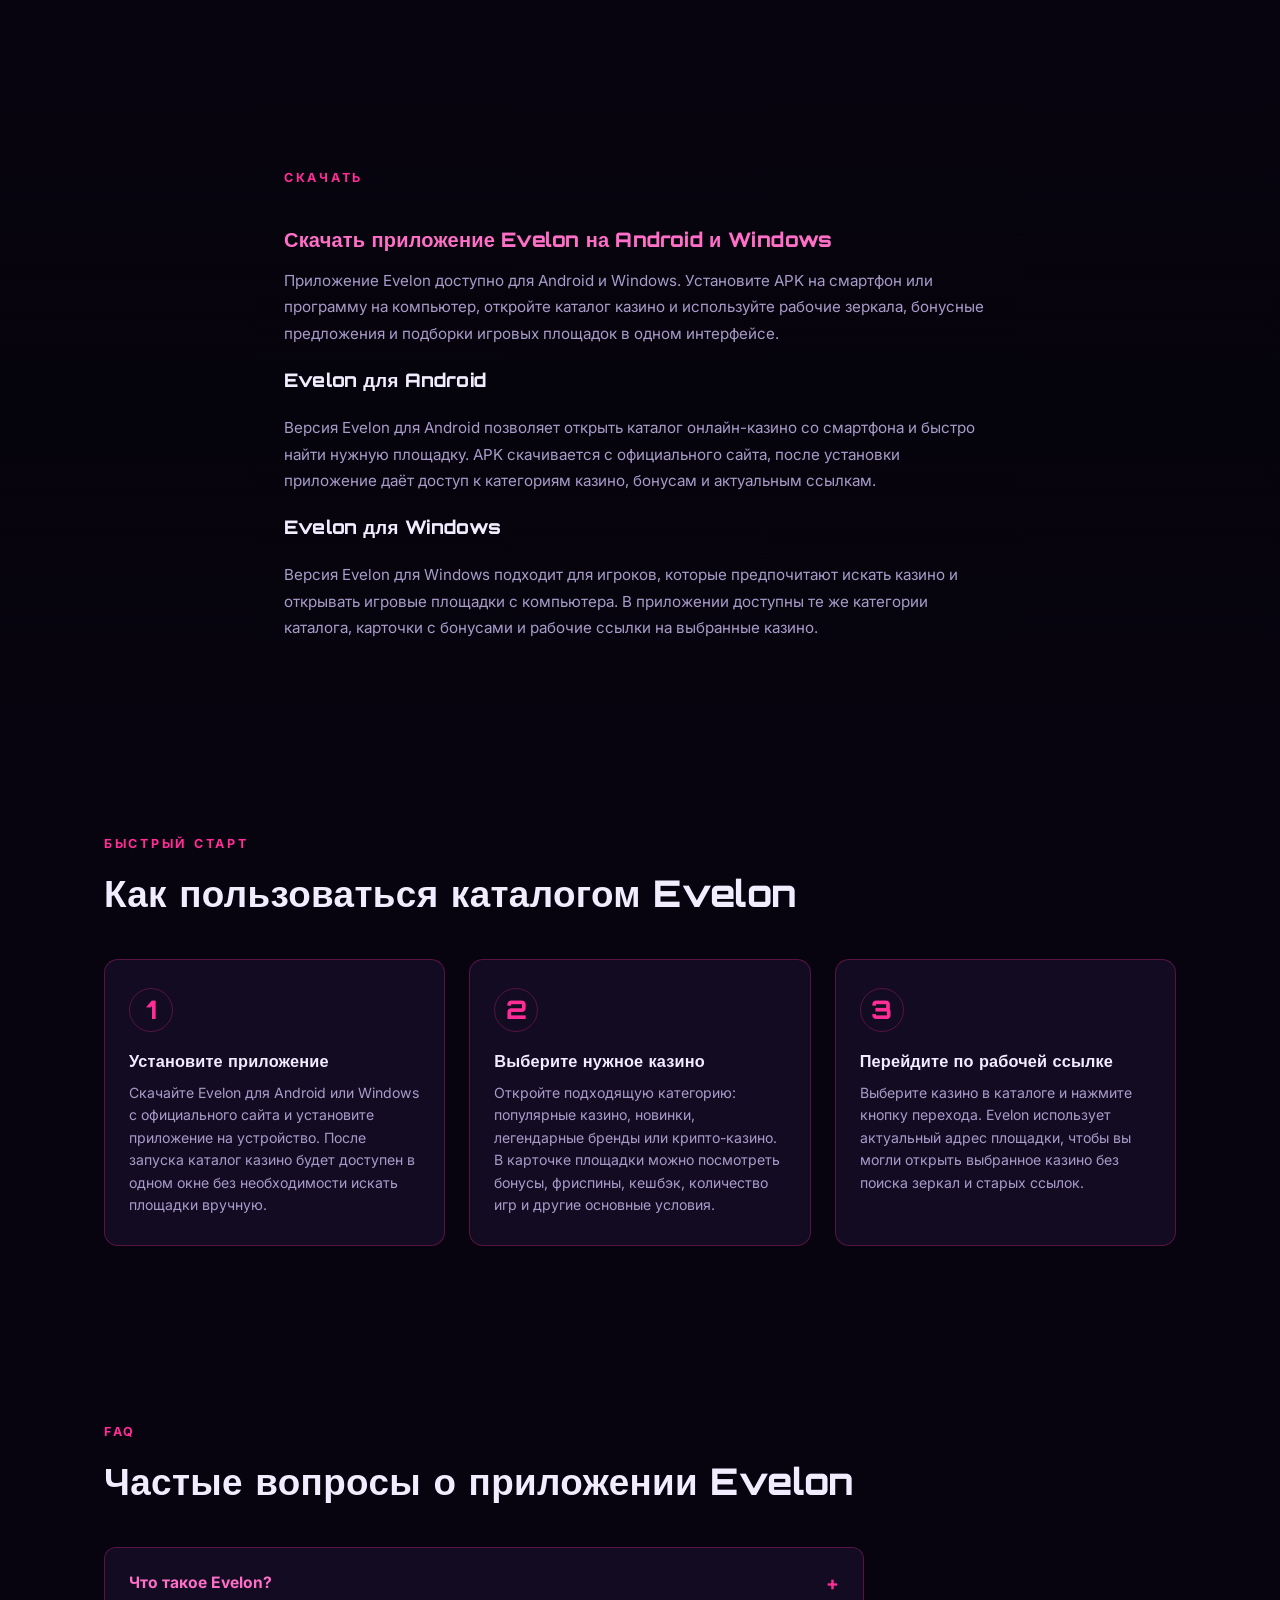
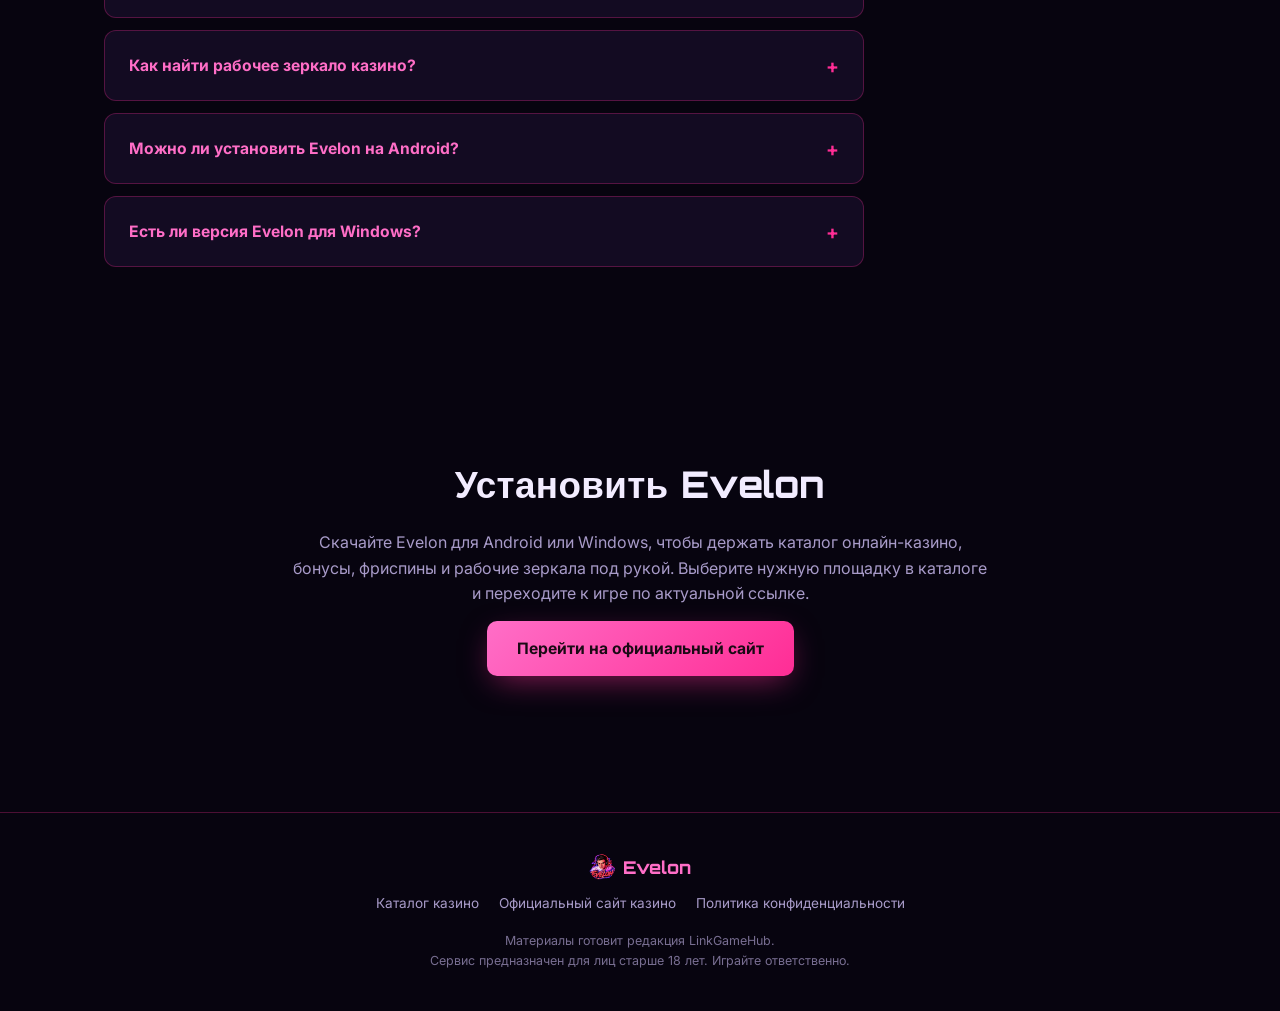
==== commit 112b2cbf: "Add editorial credit (LinkGameHub)" ====
--- a/index.html
+++ b/index.html
@@ -187,6 +187,7 @@
       <a href="https://evelone-apps.github.io/casino/">Официальный сайт казино</a>
       <a href="https://evelone.online/privacy/">Политика конфиденциальности</a>
     </div>
+    <p class="footer-note">Материалы готовит редакция <a href="https://linkgamehub.xyz/redakciya/">LinkGameHub</a>.</p>
     <p class="footer-note">Сервис предназначен для лиц старше 18 лет. Играйте ответственно.</p>
   </div>
 </footer>
